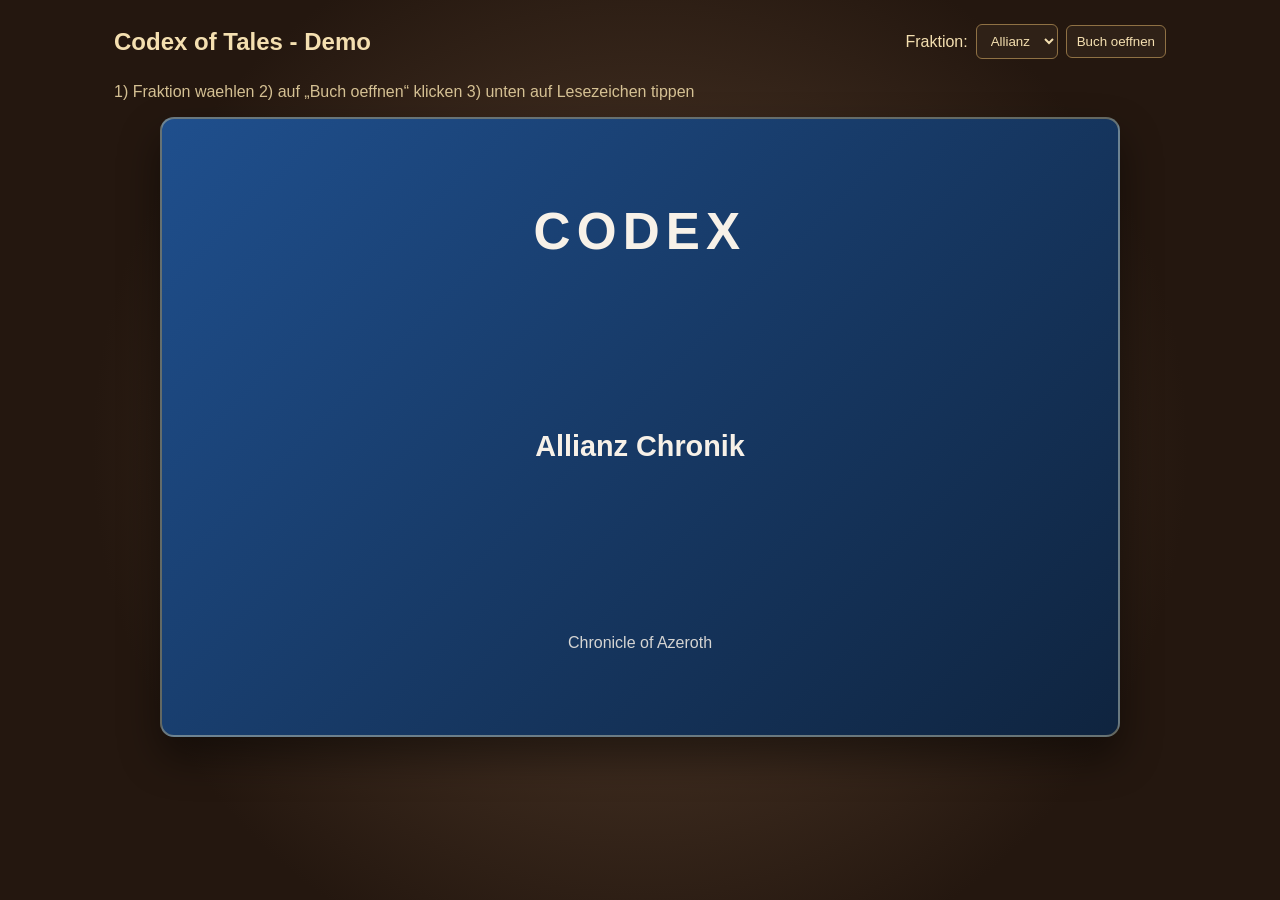
==== codex-demo.html @ a1bed093 "Add single-file demo for easy browser opening Co-authored-by: Struph <Struph@users.noreply.github.co" ====
<!doctype html>
<html lang="de">
<head>
  <meta charset="UTF-8">
  <meta name="viewport" content="width=device-width, initial-scale=1.0">
  <title>Codex Book Animation Demo</title>
  <style>
    * { box-sizing: border-box; }

    body {
      margin: 0;
      min-height: 100vh;
      font-family: "Segoe UI", sans-serif;
      color: #2b2016;
      background: radial-gradient(circle at center, #5a4230 0%, #24170f 70%);
    }

    .scene {
      max-width: 1100px;
      margin: 0 auto;
      padding: 24px;
    }

    .topbar {
      display: flex;
      justify-content: space-between;
      align-items: center;
      gap: 16px;
      margin-bottom: 24px;
      color: #f4dfb0;
      flex-wrap: wrap;
    }

    .topbar h1 {
      margin: 0;
      font-size: 1.5rem;
    }

    .hint {
      margin: 0 0 16px;
      color: #e8d3a2;
      opacity: 0.9;
    }

    .controls {
      display: flex;
      align-items: center;
      gap: 8px;
      flex-wrap: wrap;
    }

    .controls select,
    .controls button {
      border-radius: 6px;
      border: 1px solid #8f7144;
      background: #2f2117;
      color: #f4dfb0;
      padding: 8px 10px;
    }

    .controls button { cursor: pointer; }

    .book-shell {
      display: grid;
      place-items: center;
    }

    .book {
      position: relative;
      width: min(960px, 95vw);
      height: min(620px, 70vh);
      perspective: 1200px;
    }

    .book-cover,
    .page-spread {
      position: absolute;
      inset: 0;
      border-radius: 14px;
    }

    .book-cover {
      display: grid;
      place-items: center;
      text-align: center;
      color: #f7f1e8;
      border: 2px solid rgba(255, 229, 158, 0.35);
      box-shadow: 0 20px 40px rgba(0, 0, 0, 0.45);
      transform-origin: left center;
      transition: transform 0.7s ease, opacity 0.35s ease;
      z-index: 2;
    }

    .book-cover.alliance {
      background: linear-gradient(135deg, #1f4f8d 0%, #0f243f 100%);
    }

    .book-cover.horde {
      background: linear-gradient(135deg, #8e2a24 0%, #3d1210 100%);
    }

    .cover-title {
      font-size: clamp(2rem, 5vw, 3.2rem);
      font-weight: 700;
      letter-spacing: 0.12em;
      text-transform: uppercase;
    }

    .cover-faction {
      margin-top: 4px;
      font-size: clamp(1.2rem, 2.5vw, 1.8rem);
      font-weight: 600;
    }

    .cover-subtitle {
      margin-top: 6px;
      opacity: 0.85;
    }

    .page-spread {
      opacity: 0;
      pointer-events: none;
      display: grid;
      grid-template-columns: 1fr 1fr;
      gap: 14px;
      padding: 24px;
      background: linear-gradient(180deg, #372519 0%, #1f140e 100%);
      z-index: 1;
    }

    .page {
      padding: 24px;
      border-radius: 8px;
      background:
        linear-gradient(175deg, rgba(246, 228, 189, 0.98), rgba(231, 205, 160, 0.92)),
        repeating-linear-gradient(
          to bottom,
          rgba(0, 0, 0, 0.03) 0,
          rgba(0, 0, 0, 0.03) 1px,
          transparent 1px,
          transparent 24px
        );
      border: 1px solid rgba(95, 65, 29, 0.38);
      box-shadow: inset 0 0 18px rgba(112, 71, 29, 0.18);
      overflow: auto;
    }

    .page h2 { margin-top: 0; }

    .flip-overlay {
      position: absolute;
      top: 24px;
      bottom: 24px;
      right: 24px;
      width: calc(50% - 31px);
      border-radius: 8px;
      pointer-events: none;
      opacity: 0;
      transform-origin: left center;
      background: linear-gradient(90deg, rgba(255, 238, 198, 0.92), rgba(190, 152, 102, 0.55));
    }

    .bookmarks {
      position: absolute;
      left: 50%;
      bottom: 14px;
      transform: translateX(-50%);
      display: flex;
      gap: 10px;
      opacity: 0;
      pointer-events: none;
      transition: opacity 0.25s ease;
      z-index: 3;
    }

    .bookmark-btn {
      border: 1px solid #765329;
      background: linear-gradient(180deg, #a73f36, #702722);
      color: #fbeec8;
      padding: 6px 10px;
      border-radius: 6px 6px 10px 10px;
      font-size: 0.9rem;
      cursor: pointer;
      transform: translateY(0);
      transition: transform 0.16s ease, filter 0.16s ease;
    }

    .bookmark-btn:hover { transform: translateY(-2px); }

    .bookmark-btn.active {
      filter: brightness(1.2);
      box-shadow: 0 0 0 2px rgba(255, 220, 126, 0.5);
    }

    .book.is-open .book-cover {
      transform: rotateY(-92deg) scale(0.97);
      opacity: 0.15;
      pointer-events: none;
    }

    .book.is-open .page-spread {
      opacity: 1;
      pointer-events: auto;
    }

    .book.is-open .bookmarks {
      opacity: 1;
      pointer-events: auto;
    }

    .flip-overlay.is-flipping {
      animation: pageFlip 0.45s ease;
    }

    @keyframes pageFlip {
      0% { opacity: 0; transform: rotateY(0deg) scaleX(1); }
      30% { opacity: 0.92; }
      100% { opacity: 0; transform: rotateY(-95deg) scaleX(0.9); }
    }
  </style>
</head>
<body>
  <main class="scene">
    <header class="topbar">
      <h1>Codex of Tales - Demo</h1>
      <div class="controls">
        <label for="factionSelect">Fraktion:</label>
        <select id="factionSelect">
          <option value="alliance">Allianz</option>
          <option value="horde">Horde</option>
        </select>
        <button id="openBookBtn" type="button">Buch oeffnen</button>
      </div>
    </header>

    <p class="hint">1) Fraktion waehlen  2) auf „Buch oeffnen“ klicken  3) unten auf Lesezeichen tippen</p>

    <section class="book-shell">
      <div id="book" class="book is-closed" aria-live="polite">
        <div id="bookCover" class="book-cover">
          <div class="cover-title">Codex</div>
          <div id="coverFaction" class="cover-faction">Allianz Chronik</div>
          <div class="cover-subtitle">Chronicle of Azeroth</div>
        </div>

        <div id="pageSpread" class="page-spread">
          <article class="page left-page">
            <h2 id="leftTitle">Kapitel</h2>
            <p id="leftBody">Platzhalter links.</p>
          </article>

          <article class="page right-page">
            <h2 id="rightTitle">Quest</h2>
            <p id="rightBody">Platzhalter rechts.</p>
          </article>

          <div id="flipOverlay" class="flip-overlay" aria-hidden="true"></div>
        </div>

        <nav id="bookmarks" class="bookmarks" aria-label="Lesezeichen"></nav>
      </div>
    </section>
  </main>

  <script>
    const pageData = [
      {
        leftTitle: "Kapitel 1",
        leftBody: "Platzhaltertext links. Hier kann spaeter Lore, Story oder Fraktionshintergrund stehen.",
        rightTitle: "Questseite 1",
        rightBody: "Platzhalter rechts. Zum Beispiel Questziel, Fortschritt und Belohnungen.",
        marker: "Start",
      },
      {
        leftTitle: "Kapitel 2",
        leftBody: "Platzhalter links fuer den zweiten Abschnitt. Denkbar sind Maps, Notizen oder NPC-Hinweise.",
        rightTitle: "Questseite 2",
        rightBody: "Rechts kannst du Checklisten und Fortschritt anzeigen.",
        marker: "Quests",
      },
      {
        leftTitle: "Kapitel 3",
        leftBody: "Platzhalter links fuer Bestiarium oder Ruffraktionen.",
        rightTitle: "Questseite 3",
        rightBody: "Rechts kannst du Belohnungen und Story-Fortsetzung darstellen.",
        marker: "Belohnungen",
      },
      {
        leftTitle: "Kapitel 4",
        leftBody: "Platzhalter links fuer Dungeon-Notizen oder Raidtaktiken.",
        rightTitle: "Questseite 4",
        rightBody: "Rechts kannst du Marker fuer wichtige Orte oder Aufgaben setzen.",
        marker: "Notizen",
      },
    ];

    const book = document.getElementById("book");
    const bookCover = document.getElementById("bookCover");
    const coverFaction = document.getElementById("coverFaction");
    const factionSelect = document.getElementById("factionSelect");
    const openBookBtn = document.getElementById("openBookBtn");
    const leftTitle = document.getElementById("leftTitle");
    const leftBody = document.getElementById("leftBody");
    const rightTitle = document.getElementById("rightTitle");
    const rightBody = document.getElementById("rightBody");
    const bookmarks = document.getElementById("bookmarks");
    const flipOverlay = document.getElementById("flipOverlay");

    let currentPage = 0;
    let isFlipping = false;

    function setFaction(factionKey) {
      bookCover.classList.remove("alliance", "horde");
      if (factionKey === "horde") {
        bookCover.classList.add("horde");
        coverFaction.textContent = "Horde Kodex";
      } else {
        bookCover.classList.add("alliance");
        coverFaction.textContent = "Allianz Chronik";
      }
    }

    function renderPage(index) {
      const page = pageData[index];
      if (!page) return;

      leftTitle.textContent = page.leftTitle;
      leftBody.textContent = page.leftBody;
      rightTitle.textContent = page.rightTitle;
      rightBody.textContent = page.rightBody;

      const buttons = bookmarks.querySelectorAll(".bookmark-btn");
      buttons.forEach((button, buttonIndex) => {
        button.classList.toggle("active", buttonIndex === index);
      });
    }

    function flipToPage(targetIndex) {
      if (isFlipping || targetIndex === currentPage || !pageData[targetIndex]) return;
      isFlipping = true;

      flipOverlay.classList.remove("is-flipping");
      void flipOverlay.offsetWidth;
      flipOverlay.classList.add("is-flipping");

      const onFlipDone = () => {
        currentPage = targetIndex;
        renderPage(currentPage);
        isFlipping = false;
        flipOverlay.removeEventListener("animationend", onFlipDone);
      };

      flipOverlay.addEventListener("animationend", onFlipDone);
    }

    function createBookmarks() {
      pageData.forEach((page, index) => {
        const button = document.createElement("button");
        button.type = "button";
        button.className = "bookmark-btn";
        button.textContent = page.marker;
        button.addEventListener("click", () => flipToPage(index));
        bookmarks.appendChild(button);
      });
    }

    openBookBtn.addEventListener("click", () => {
      book.classList.add("is-open");
    });

    factionSelect.addEventListener("change", (event) => {
      setFaction(event.target.value);
    });

    createBookmarks();
    setFaction("alliance");
    renderPage(currentPage);
  </script>
</body>
</html>
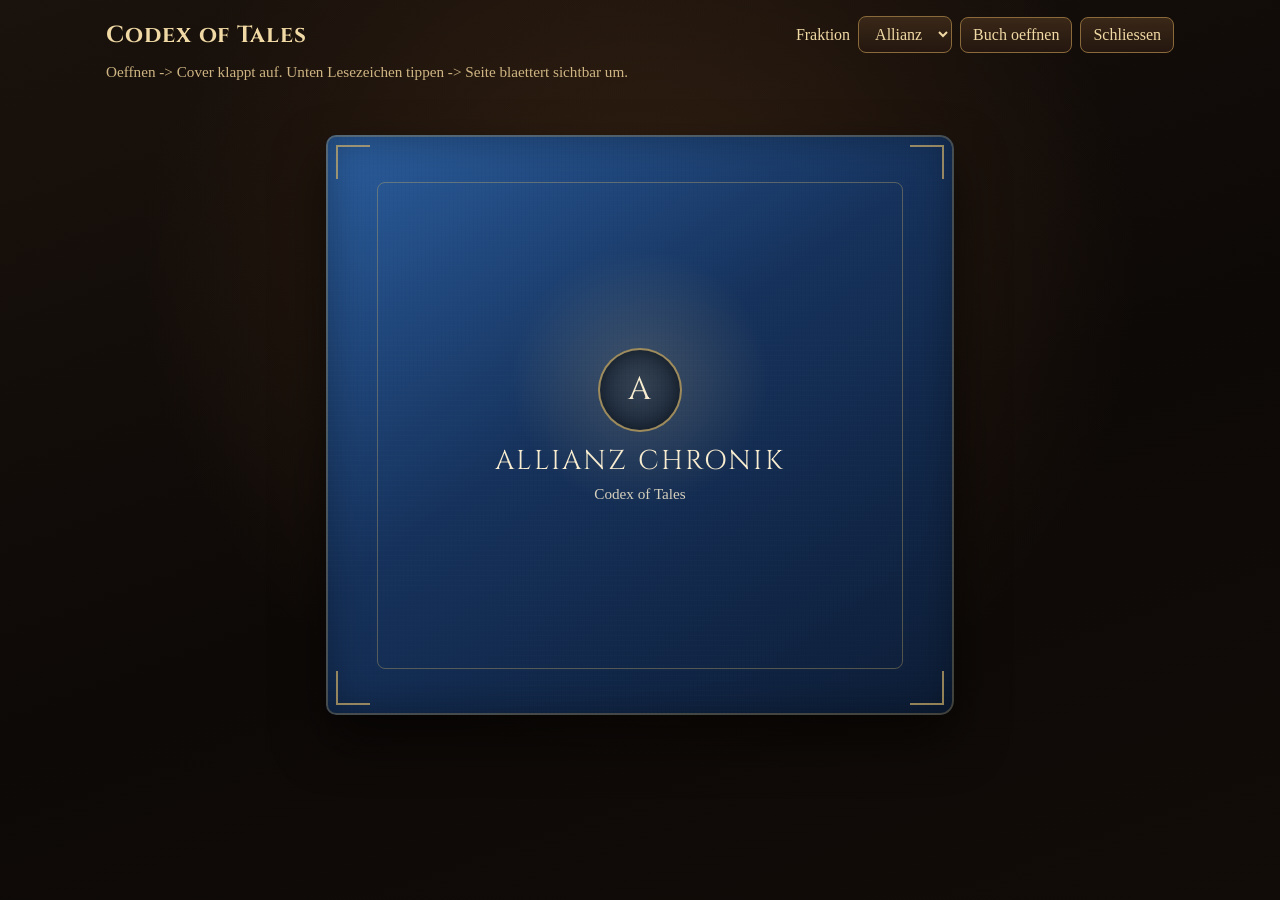
==== commit 931215a9: "Upgrade demo with book visuals and 3D page-flip animation Co-authored-by: Struph <Struph@users.norep" ====
--- a/codex-demo.html
+++ b/codex-demo.html
@@ -3,202 +3,405 @@
 <head>
   <meta charset="UTF-8">
   <meta name="viewport" content="width=device-width, initial-scale=1.0">
-  <title>Codex Book Animation Demo</title>
+  <title>Codex Book Demo</title>
+  <link rel="preconnect" href="https://fonts.googleapis.com">
+  <link rel="preconnect" href="https://fonts.gstatic.com" crossorigin>
+  <link href="https://fonts.googleapis.com/css2?family=Cinzel:wght@600;700&family=IM+Fell+English:ital@0;1&display=swap" rel="stylesheet">
   <style>
+    :root {
+      --parchment: #e8d4a8;
+      --ink: #2a1c12;
+      --gold: #d4b46a;
+      --leather-alliance: #1a3d6e;
+      --leather-horde: #6e1c18;
+    }
+
     * { box-sizing: border-box; }
 
     body {
       margin: 0;
       min-height: 100vh;
-      font-family: "Segoe UI", sans-serif;
-      color: #2b2016;
-      background: radial-gradient(circle at center, #5a4230 0%, #24170f 70%);
+      color: var(--ink);
+      font-family: "IM Fell English", Georgia, serif;
+      background:
+        radial-gradient(ellipse at 50% 30%, rgba(90, 55, 28, 0.45), transparent 55%),
+        linear-gradient(160deg, #1a120c 0%, #0d0907 55%, #120c08 100%);
     }
 
     .scene {
-      max-width: 1100px;
+      width: min(1100px, 100%);
       margin: 0 auto;
-      padding: 24px;
+      padding: 16px;
     }
 
     .topbar {
       display: flex;
       justify-content: space-between;
       align-items: center;
-      gap: 16px;
-      margin-bottom: 24px;
-      color: #f4dfb0;
+      gap: 12px;
       flex-wrap: wrap;
+      margin-bottom: 10px;
+      color: #f0d9a4;
     }
 
     .topbar h1 {
       margin: 0;
-      font-size: 1.5rem;
+      font-family: Cinzel, serif;
+      font-size: clamp(1rem, 3vw, 1.45rem);
+      letter-spacing: 0.04em;
     }
 
     .hint {
-      margin: 0 0 16px;
-      color: #e8d3a2;
-      opacity: 0.9;
+      margin: 0 0 14px;
+      color: #cfb583;
+      font-size: 0.95rem;
     }
 
     .controls {
       display: flex;
-      align-items: center;
       gap: 8px;
       flex-wrap: wrap;
+      align-items: center;
     }
 
     .controls select,
     .controls button {
-      border-radius: 6px;
-      border: 1px solid #8f7144;
-      background: #2f2117;
-      color: #f4dfb0;
-      padding: 8px 10px;
+      border: 1px solid #8a6a3b;
+      background: linear-gradient(180deg, #3a2818, #24170f);
+      color: #f0d9a4;
+      border-radius: 8px;
+      padding: 8px 12px;
+      font: inherit;
     }
 
     .controls button { cursor: pointer; }
 
-    .book-shell {
-      display: grid;
-      place-items: center;
+    .stage {
+      position: relative;
+      width: min(980px, 100%);
+      margin: 0 auto;
+      aspect-ratio: 16 / 11;
+      min-height: 420px;
+      perspective: 1600px;
     }
 
     .book {
-      position: relative;
-      width: min(960px, 95vw);
-      height: min(620px, 70vh);
-      perspective: 1200px;
-    }
-
-    .book-cover,
-    .page-spread {
       position: absolute;
       inset: 0;
-      border-radius: 14px;
-    }
-
-    .book-cover {
+      transform-style: preserve-3d;
+    }
+
+    /* ===== CLOSED COVER ===== */
+    .cover {
+      position: absolute;
+      inset: 6% 18% 8% 18%;
+      border-radius: 10px 14px 14px 10px;
+      transform-origin: left center;
+      transform-style: preserve-3d;
+      transition: transform 1s cubic-bezier(0.2, 0.8, 0.2, 1), opacity 0.35s ease;
+      z-index: 20;
+      box-shadow:
+        0 24px 50px rgba(0, 0, 0, 0.55),
+        inset 0 0 0 2px rgba(212, 180, 106, 0.28),
+        inset 0 0 40px rgba(0, 0, 0, 0.35);
+      overflow: hidden;
+    }
+
+    .cover.alliance {
+      background:
+        radial-gradient(circle at 50% 42%, rgba(255, 220, 140, 0.18), transparent 28%),
+        linear-gradient(145deg, #2b5e9e 0%, #16325c 45%, #0d1d36 100%);
+    }
+
+    .cover.horde {
+      background:
+        radial-gradient(circle at 50% 42%, rgba(255, 180, 90, 0.16), transparent 28%),
+        linear-gradient(145deg, #8f2d24 0%, #5a1713 45%, #2d0c0a 100%);
+    }
+
+    .cover::before {
+      content: "";
+      position: absolute;
+      inset: 0;
+      background:
+        repeating-linear-gradient(90deg, transparent 0 3px, rgba(0,0,0,0.03) 3px 4px),
+        repeating-linear-gradient(0deg, transparent 0 4px, rgba(255,255,255,0.02) 4px 5px);
+      opacity: 0.55;
+      pointer-events: none;
+    }
+
+    .cover-ornament {
+      position: absolute;
+      inset: 8%;
+      border: 1px solid rgba(212, 180, 106, 0.35);
+      border-radius: 8px;
       display: grid;
       place-items: center;
       text-align: center;
-      color: #f7f1e8;
-      border: 2px solid rgba(255, 229, 158, 0.35);
-      box-shadow: 0 20px 40px rgba(0, 0, 0, 0.45);
-      transform-origin: left center;
-      transition: transform 0.7s ease, opacity 0.35s ease;
-      z-index: 2;
-    }
-
-    .book-cover.alliance {
-      background: linear-gradient(135deg, #1f4f8d 0%, #0f243f 100%);
-    }
-
-    .book-cover.horde {
-      background: linear-gradient(135deg, #8e2a24 0%, #3d1210 100%);
+      color: #f7eccf;
+      padding: 16px;
+    }
+
+    .crest {
+      width: 84px;
+      height: 84px;
+      margin: 0 auto 10px;
+      border-radius: 50%;
+      border: 2px solid rgba(212, 180, 106, 0.7);
+      display: grid;
+      place-items: center;
+      font-family: Cinzel, serif;
+      font-size: 2rem;
+      background: radial-gradient(circle, rgba(0,0,0,0.15), rgba(0,0,0,0.45));
+      box-shadow: inset 0 0 18px rgba(0,0,0,0.4);
     }
 
     .cover-title {
-      font-size: clamp(2rem, 5vw, 3.2rem);
-      font-weight: 700;
-      letter-spacing: 0.12em;
+      font-family: Cinzel, serif;
+      font-size: clamp(1.1rem, 3vw, 1.7rem);
+      letter-spacing: 0.08em;
       text-transform: uppercase;
     }
 
-    .cover-faction {
-      margin-top: 4px;
-      font-size: clamp(1.2rem, 2.5vw, 1.8rem);
-      font-weight: 600;
-    }
-
-    .cover-subtitle {
+    .cover-sub {
       margin-top: 6px;
       opacity: 0.85;
-    }
-
-    .page-spread {
+      font-size: 0.95rem;
+    }
+
+    .corner {
+      position: absolute;
+      width: 34px;
+      height: 34px;
+      border: 2px solid rgba(212, 180, 106, 0.75);
+      opacity: 0.9;
+    }
+    .corner.tl { top: 10px; left: 10px; border-right: 0; border-bottom: 0; }
+    .corner.tr { top: 10px; right: 10px; border-left: 0; border-bottom: 0; }
+    .corner.bl { bottom: 10px; left: 10px; border-right: 0; border-top: 0; }
+    .corner.br { bottom: 10px; right: 10px; border-left: 0; border-top: 0; }
+
+    /* ===== OPEN BOOK SHELL ===== */
+    .open-book {
+      position: absolute;
+      inset: 4% 2% 10% 2%;
       opacity: 0;
       pointer-events: none;
+      transition: opacity 0.35s ease 0.15s;
+    }
+
+    .leather {
+      position: absolute;
+      inset: 0;
+      border-radius: 18px;
+      background:
+        linear-gradient(90deg, #2a1a12 0%, #3a2418 8%, #2a1a12 14%, #3a2418 86%, #2a1a12 92%, #1d120c 100%);
+      box-shadow: 0 28px 55px rgba(0,0,0,0.55);
+    }
+
+    .leather::before,
+    .leather::after {
+      content: "";
+      position: absolute;
+      top: 8%;
+      bottom: 8%;
+      width: 18px;
+      background: linear-gradient(180deg, #6a4a2c, #3d2818);
+      border-radius: 4px;
+      box-shadow: inset 0 0 8px rgba(0,0,0,0.45);
+    }
+    .leather::before { left: 1.5%; }
+    .leather::after { right: 1.5%; }
+
+    .pages {
+      position: absolute;
+      inset: 5% 4% 9% 4%;
       display: grid;
       grid-template-columns: 1fr 1fr;
-      gap: 14px;
-      padding: 24px;
-      background: linear-gradient(180deg, #372519 0%, #1f140e 100%);
-      z-index: 1;
+      gap: 0;
+      transform-style: preserve-3d;
     }
 
     .page {
-      padding: 24px;
-      border-radius: 8px;
-      background:
-        linear-gradient(175deg, rgba(246, 228, 189, 0.98), rgba(231, 205, 160, 0.92)),
-        repeating-linear-gradient(
-          to bottom,
-          rgba(0, 0, 0, 0.03) 0,
-          rgba(0, 0, 0, 0.03) 1px,
-          transparent 1px,
-          transparent 24px
-        );
-      border: 1px solid rgba(95, 65, 29, 0.38);
-      box-shadow: inset 0 0 18px rgba(112, 71, 29, 0.18);
-      overflow: auto;
-    }
-
-    .page h2 { margin-top: 0; }
-
-    .flip-overlay {
-      position: absolute;
-      top: 24px;
-      bottom: 24px;
-      right: 24px;
-      width: calc(50% - 31px);
-      border-radius: 8px;
+      position: relative;
+      padding: clamp(14px, 2.4vw, 28px);
+      overflow: hidden;
+      color: var(--ink);
+      background:
+        radial-gradient(circle at 20% 10%, rgba(255,255,255,0.25), transparent 35%),
+        radial-gradient(circle at 80% 90%, rgba(120, 70, 30, 0.14), transparent 40%),
+        linear-gradient(180deg, #f0dfb8 0%, #e4c995 55%, #d9ba84 100%);
+      box-shadow: inset 0 0 30px rgba(90, 55, 20, 0.18);
+    }
+
+    .page.left {
+      border-radius: 8px 0 0 8px;
+      clip-path: polygon(0% 2%, 2% 0%, 98% 0%, 100% 1%, 100% 99%, 98% 100%, 2% 100%, 0% 98%);
+      box-shadow:
+        inset -18px 0 24px rgba(90, 55, 20, 0.12),
+        inset 0 0 30px rgba(90, 55, 20, 0.18);
+    }
+
+    .page.right {
+      border-radius: 0 8px 8px 0;
+      clip-path: polygon(0% 1%, 2% 0%, 98% 0%, 100% 2%, 100% 98%, 98% 100%, 2% 100%, 0% 99%);
+      box-shadow:
+        inset 18px 0 24px rgba(90, 55, 20, 0.12),
+        inset 0 0 30px rgba(90, 55, 20, 0.18);
+    }
+
+    .spine-shadow {
+      position: absolute;
+      top: 5%;
+      bottom: 9%;
+      left: 50%;
+      width: 28px;
+      transform: translateX(-50%);
+      background: linear-gradient(90deg, rgba(0,0,0,0.22), rgba(0,0,0,0.05), rgba(0,0,0,0.22));
+      pointer-events: none;
+      z-index: 5;
+    }
+
+    .page h2 {
+      margin: 0 0 10px;
+      font-family: Cinzel, serif;
+      font-size: clamp(1rem, 2.4vw, 1.45rem);
+      letter-spacing: 0.03em;
+    }
+
+    .page p {
+      margin: 0;
+      line-height: 1.45;
+      font-size: clamp(0.9rem, 1.8vw, 1.05rem);
+    }
+
+    .page .meta {
+      margin-top: 14px;
+      opacity: 0.75;
+      font-style: italic;
+      font-size: 0.9rem;
+    }
+
+    .illum {
+      float: left;
+      width: 42px;
+      height: 42px;
+      margin: 0 8px 0 0;
+      display: grid;
+      place-items: center;
+      border: 1px solid rgba(90, 55, 20, 0.35);
+      background: rgba(180, 120, 50, 0.12);
+      font-family: Cinzel, serif;
+      font-size: 1.5rem;
+    }
+
+    /* ===== FLIPPING PAGE (real turn) ===== */
+    .flipper {
+      position: absolute;
+      top: 5%;
+      right: 4%;
+      width: calc(50% - 2%);
+      height: 86%;
+      transform-origin: left center;
+      transform-style: preserve-3d;
+      z-index: 8;
       pointer-events: none;
       opacity: 0;
-      transform-origin: left center;
-      background: linear-gradient(90deg, rgba(255, 238, 198, 0.92), rgba(190, 152, 102, 0.55));
-    }
-
+    }
+
+    .flipper.is-flipping {
+      opacity: 1;
+      animation: flipPage 0.7s ease-in-out forwards;
+    }
+
+    .flip-face {
+      position: absolute;
+      inset: 0;
+      backface-visibility: hidden;
+      border-radius: 0 8px 8px 0;
+      background:
+        linear-gradient(180deg, #f0dfb8 0%, #e4c995 55%, #d9ba84 100%);
+      box-shadow: inset 18px 0 24px rgba(90, 55, 20, 0.12);
+      overflow: hidden;
+      padding: clamp(14px, 2.4vw, 28px);
+    }
+
+    .flip-face.back {
+      transform: rotateY(180deg);
+      background:
+        linear-gradient(180deg, #e8d2a4 0%, #dcc28c 100%);
+    }
+
+    .flip-face.front::after {
+      content: "";
+      position: absolute;
+      inset: 0;
+      background: linear-gradient(90deg, rgba(255,255,255,0.0), rgba(255,255,255,0.22), rgba(0,0,0,0.08));
+      pointer-events: none;
+    }
+
+    @keyframes flipPage {
+      0% { transform: rotateY(0deg); }
+      100% { transform: rotateY(-180deg); }
+    }
+
+    /* ===== RIBBON BOOKMARKS ===== */
     .bookmarks {
       position: absolute;
       left: 50%;
-      bottom: 14px;
+      bottom: 1%;
       transform: translateX(-50%);
       display: flex;
       gap: 10px;
+      z-index: 12;
       opacity: 0;
       pointer-events: none;
-      transition: opacity 0.25s ease;
-      z-index: 3;
-    }
-
-    .bookmark-btn {
-      border: 1px solid #765329;
-      background: linear-gradient(180deg, #a73f36, #702722);
-      color: #fbeec8;
-      padding: 6px 10px;
-      border-radius: 6px 6px 10px 10px;
-      font-size: 0.9rem;
+      transition: opacity 0.3s ease;
+    }
+
+    .bookmark {
+      width: 34px;
+      height: 54px;
+      border: 0;
+      padding: 0;
       cursor: pointer;
-      transform: translateY(0);
-      transition: transform 0.16s ease, filter 0.16s ease;
-    }
-
-    .bookmark-btn:hover { transform: translateY(-2px); }
-
-    .bookmark-btn.active {
+      background: transparent;
+      position: relative;
+      filter: drop-shadow(0 4px 4px rgba(0,0,0,0.35));
+    }
+
+    .bookmark span {
+      position: absolute;
+      inset: 0;
+      clip-path: polygon(0 0, 100% 0, 100% 78%, 50% 100%, 0 78%);
+      display: grid;
+      place-items: center;
+      color: #f8e7bd;
+      font-family: Cinzel, serif;
+      font-size: 0.75rem;
+      font-weight: 700;
+      transition: transform 0.15s ease, filter 0.15s ease;
+    }
+
+    .bookmark:nth-child(1) span { background: linear-gradient(180deg, #5b5b5b, #2f2f2f); }
+    .bookmark:nth-child(2) span { background: linear-gradient(180deg, #8a2f28, #5a1713); }
+    .bookmark:nth-child(3) span { background: linear-gradient(180deg, #2f5f98, #17355c); }
+    .bookmark:nth-child(4) span { background: linear-gradient(180deg, #7a6233, #4b3a1c); }
+
+    .bookmark:hover span { transform: translateY(-3px); }
+    .bookmark.active span {
       filter: brightness(1.2);
-      box-shadow: 0 0 0 2px rgba(255, 220, 126, 0.5);
-    }
-
-    .book.is-open .book-cover {
-      transform: rotateY(-92deg) scale(0.97);
-      opacity: 0.15;
+      box-shadow: 0 0 0 2px rgba(255, 220, 126, 0.45);
+    }
+
+    /* ===== OPEN STATE ===== */
+    .book.is-open .cover {
+      transform: rotateY(-105deg) translateX(-4%);
+      opacity: 0;
       pointer-events: none;
     }
 
-    .book.is-open .page-spread {
+    .book.is-open .open-book {
       opacity: 1;
       pointer-events: auto;
     }
@@ -208,53 +411,111 @@
       pointer-events: auto;
     }
 
-    .flip-overlay.is-flipping {
-      animation: pageFlip 0.45s ease;
-    }
-
-    @keyframes pageFlip {
-      0% { opacity: 0; transform: rotateY(0deg) scaleX(1); }
-      30% { opacity: 0.92; }
-      100% { opacity: 0; transform: rotateY(-95deg) scaleX(0.9); }
+    .book.is-flipping .page.right {
+      opacity: 0.35;
+    }
+
+    @media (max-width: 760px) {
+      .stage {
+        aspect-ratio: auto;
+        min-height: 640px;
+      }
+
+      .cover {
+        inset: 4% 8% 28% 8%;
+      }
+
+      .open-book {
+        inset: 2% 1% 18% 1%;
+      }
+
+      .pages {
+        grid-template-columns: 1fr;
+        inset: 4% 5% 20% 5%;
+        gap: 8px;
+      }
+
+      .page.left,
+      .page.right {
+        border-radius: 8px;
+        min-height: 180px;
+      }
+
+      .spine-shadow { display: none; }
+
+      .flipper {
+        top: 4%;
+        right: 5%;
+        width: 90%;
+        height: 42%;
+      }
+
+      .bookmarks {
+        bottom: 2%;
+      }
     }
   </style>
 </head>
 <body>
   <main class="scene">
     <header class="topbar">
-      <h1>Codex of Tales - Demo</h1>
+      <h1>Codex of Tales</h1>
       <div class="controls">
-        <label for="factionSelect">Fraktion:</label>
+        <label for="factionSelect">Fraktion</label>
         <select id="factionSelect">
           <option value="alliance">Allianz</option>
           <option value="horde">Horde</option>
         </select>
         <button id="openBookBtn" type="button">Buch oeffnen</button>
+        <button id="closeBookBtn" type="button">Schliessen</button>
       </div>
     </header>
 
-    <p class="hint">1) Fraktion waehlen  2) auf „Buch oeffnen“ klicken  3) unten auf Lesezeichen tippen</p>
-
-    <section class="book-shell">
-      <div id="book" class="book is-closed" aria-live="polite">
-        <div id="bookCover" class="book-cover">
-          <div class="cover-title">Codex</div>
-          <div id="coverFaction" class="cover-faction">Allianz Chronik</div>
-          <div class="cover-subtitle">Chronicle of Azeroth</div>
+    <p class="hint">Oeffnen -> Cover klappt auf. Unten Lesezeichen tippen -> Seite blaettert sichtbar um.</p>
+
+    <section class="stage">
+      <div id="book" class="book">
+        <div id="cover" class="cover alliance">
+          <div class="corner tl"></div>
+          <div class="corner tr"></div>
+          <div class="corner bl"></div>
+          <div class="corner br"></div>
+          <div class="cover-ornament">
+            <div>
+              <div id="crest" class="crest">A</div>
+              <div id="coverTitle" class="cover-title">Allianz Chronik</div>
+              <div class="cover-sub">Codex of Tales</div>
+            </div>
+          </div>
         </div>
 
-        <div id="pageSpread" class="page-spread">
-          <article class="page left-page">
-            <h2 id="leftTitle">Kapitel</h2>
-            <p id="leftBody">Platzhalter links.</p>
-          </article>
-
-          <article class="page right-page">
-            <h2 id="rightTitle">Quest</h2>
-            <p id="rightBody">Platzhalter rechts.</p>
-          </article>
-
-          <div id="flipOverlay" class="flip-overlay" aria-hidden="true"></div>
+        <div class="open-book">
+          <div class="leather"></div>
+          <div class="pages">
+            <article class="page left">
+              <div class="illum" id="leftIllum">H</div>
+              <h2 id="leftTitle">Kapitel</h2>
+              <p id="leftBody">Platzhalter links.</p>
+              <p class="meta" id="leftMeta">Seite A</p>
+            </article>
+            <article class="page right">
+              <h2 id="rightTitle">Quest</h2>
+              <p id="rightBody">Platzhalter rechts.</p>
+              <p class="meta" id="rightMeta">Seite B</p>
+            </article>
+          </div>
+          <div class="spine-shadow"></div>
+
+          <div id="flipper" class="flipper" aria-hidden="true">
+            <div class="flip-face front">
+              <h2 id="flipFrontTitle">...</h2>
+              <p id="flipFrontBody">...</p>
+            </div>
+            <div class="flip-face back">
+              <h2 id="flipBackTitle">...</h2>
+              <p id="flipBackBody">...</p>
+            </div>
+          </div>
         </div>
 
         <nav id="bookmarks" class="bookmarks" aria-label="Lesezeichen"></nav>
@@ -263,104 +524,128 @@
   </main>
 
   <script>
-    const pageData = [
+    const pages = [
       {
-        leftTitle: "Kapitel 1",
-        leftBody: "Platzhaltertext links. Hier kann spaeter Lore, Story oder Fraktionshintergrund stehen.",
-        rightTitle: "Questseite 1",
-        rightBody: "Platzhalter rechts. Zum Beispiel Questziel, Fortschritt und Belohnungen.",
-        marker: "Start",
+        leftTitle: "Heldbrecher-Chronik",
+        leftBody: "Platzhalter-Lore links. Hier spaeter Illustration, Text und Karte wie in deinem Buch.",
+        leftMeta: "Kapitel I · Platzhalter",
+        rightTitle: "Die verlorene Festung",
+        rightBody: "ZIEL: Sammle 8 verwitterte Runensteine. Fortschritt und Belohnungen kommen spaeter hierhin.",
+        rightMeta: "Quest · Platzhalter",
+        marker: "I",
+        illum: "H",
       },
       {
-        leftTitle: "Kapitel 2",
-        leftBody: "Platzhalter links fuer den zweiten Abschnitt. Denkbar sind Maps, Notizen oder NPC-Hinweise.",
-        rightTitle: "Questseite 2",
-        rightBody: "Rechts kannst du Checklisten und Fortschritt anzeigen.",
-        marker: "Quests",
+        leftTitle: "Schatten-Chronik",
+        leftBody: "Zweiter Abschnitt. Spaeter NPC-Notizen, Kartenausschnitte oder Fraktionslore.",
+        leftMeta: "Kapitel II · Platzhalter",
+        rightTitle: "Ruinen von Andorhal",
+        rightBody: "Questziele, Checkliste und Zwischenstand. Alles noch Platzhalter.",
+        rightMeta: "Quest · Platzhalter",
+        marker: "II",
+        illum: "S",
       },
       {
-        leftTitle: "Kapitel 3",
-        leftBody: "Platzhalter links fuer Bestiarium oder Ruffraktionen.",
-        rightTitle: "Questseite 3",
-        rightBody: "Rechts kannst du Belohnungen und Story-Fortsetzung darstellen.",
-        marker: "Belohnungen",
+        leftTitle: "Bestiarium",
+        leftBody: "Dritte Doppelseite. Hier spaeter Skizzen und Gegnerbeschreibungen.",
+        leftMeta: "Kapitel III · Platzhalter",
+        rightTitle: "Belohnungen",
+        rightBody: "Gold, Ausruestung, Ruf — spaeter echte Icons statt Platzhalter.",
+        rightMeta: "Loot · Platzhalter",
+        marker: "III",
+        illum: "B",
       },
       {
-        leftTitle: "Kapitel 4",
-        leftBody: "Platzhalter links fuer Dungeon-Notizen oder Raidtaktiken.",
-        rightTitle: "Questseite 4",
-        rightBody: "Rechts kannst du Marker fuer wichtige Orte oder Aufgaben setzen.",
-        marker: "Notizen",
+        leftTitle: "Dungeon Log",
+        leftBody: "Vierte Doppelseite fuer Notizen, Raidtaktik oder Tagebucheintraege.",
+        leftMeta: "Kapitel IV · Platzhalter",
+        rightTitle: "Feldnotizen",
+        rightBody: "Freier Platz fuer Marker, Orte und persoenliche Eintraege.",
+        rightMeta: "Notizen · Platzhalter",
+        marker: "IV",
+        illum: "D",
       },
     ];
 
     const book = document.getElementById("book");
-    const bookCover = document.getElementById("bookCover");
-    const coverFaction = document.getElementById("coverFaction");
+    const cover = document.getElementById("cover");
+    const crest = document.getElementById("crest");
+    const coverTitle = document.getElementById("coverTitle");
     const factionSelect = document.getElementById("factionSelect");
     const openBookBtn = document.getElementById("openBookBtn");
-    const leftTitle = document.getElementById("leftTitle");
-    const leftBody = document.getElementById("leftBody");
-    const rightTitle = document.getElementById("rightTitle");
-    const rightBody = document.getElementById("rightBody");
+    const closeBookBtn = document.getElementById("closeBookBtn");
     const bookmarks = document.getElementById("bookmarks");
-    const flipOverlay = document.getElementById("flipOverlay");
+    const flipper = document.getElementById("flipper");
 
     let currentPage = 0;
     let isFlipping = false;
 
-    function setFaction(factionKey) {
-      bookCover.classList.remove("alliance", "horde");
-      if (factionKey === "horde") {
-        bookCover.classList.add("horde");
-        coverFaction.textContent = "Horde Kodex";
+    function setFaction(faction) {
+      cover.classList.toggle("alliance", faction === "alliance");
+      cover.classList.toggle("horde", faction === "horde");
+      if (faction === "horde") {
+        crest.textContent = "H";
+        coverTitle.textContent = "Horde Kodex";
       } else {
-        bookCover.classList.add("alliance");
-        coverFaction.textContent = "Allianz Chronik";
+        crest.textContent = "A";
+        coverTitle.textContent = "Allianz Chronik";
       }
     }
 
     function renderPage(index) {
-      const page = pageData[index];
-      if (!page) return;
-
-      leftTitle.textContent = page.leftTitle;
-      leftBody.textContent = page.leftBody;
-      rightTitle.textContent = page.rightTitle;
-      rightBody.textContent = page.rightBody;
-
-      const buttons = bookmarks.querySelectorAll(".bookmark-btn");
-      buttons.forEach((button, buttonIndex) => {
-        button.classList.toggle("active", buttonIndex === index);
+      const page = pages[index];
+      document.getElementById("leftIllum").textContent = page.illum;
+      document.getElementById("leftTitle").textContent = page.leftTitle;
+      document.getElementById("leftBody").textContent = page.leftBody;
+      document.getElementById("leftMeta").textContent = page.leftMeta;
+      document.getElementById("rightTitle").textContent = page.rightTitle;
+      document.getElementById("rightBody").textContent = page.rightBody;
+      document.getElementById("rightMeta").textContent = page.rightMeta;
+
+      bookmarks.querySelectorAll(".bookmark").forEach((btn, i) => {
+        btn.classList.toggle("active", i === index);
       });
     }
 
-    function flipToPage(targetIndex) {
-      if (isFlipping || targetIndex === currentPage || !pageData[targetIndex]) return;
+    function flipTo(targetIndex) {
+      if (!book.classList.contains("is-open")) return;
+      if (isFlipping || targetIndex === currentPage || !pages[targetIndex]) return;
+
       isFlipping = true;
-
-      flipOverlay.classList.remove("is-flipping");
-      void flipOverlay.offsetWidth;
-      flipOverlay.classList.add("is-flipping");
-
-      const onFlipDone = () => {
+      book.classList.add("is-flipping");
+
+      const from = pages[currentPage];
+      const to = pages[targetIndex];
+
+      document.getElementById("flipFrontTitle").textContent = from.rightTitle;
+      document.getElementById("flipFrontBody").textContent = from.rightBody;
+      document.getElementById("flipBackTitle").textContent = to.rightTitle;
+      document.getElementById("flipBackBody").textContent = to.rightBody;
+
+      flipper.classList.remove("is-flipping");
+      void flipper.offsetWidth;
+      flipper.classList.add("is-flipping");
+
+      const onDone = () => {
         currentPage = targetIndex;
         renderPage(currentPage);
+        flipper.classList.remove("is-flipping");
+        book.classList.remove("is-flipping");
         isFlipping = false;
-        flipOverlay.removeEventListener("animationend", onFlipDone);
+        flipper.removeEventListener("animationend", onDone);
       };
 
-      flipOverlay.addEventListener("animationend", onFlipDone);
+      flipper.addEventListener("animationend", onDone);
     }
 
     function createBookmarks() {
-      pageData.forEach((page, index) => {
-        const button = document.createElement("button");
-        button.type = "button";
-        button.className = "bookmark-btn";
-        button.textContent = page.marker;
-        button.addEventListener("click", () => flipToPage(index));
-        bookmarks.appendChild(button);
+      pages.forEach((page, index) => {
+        const btn = document.createElement("button");
+        btn.type = "button";
+        btn.className = "bookmark";
+        btn.innerHTML = `<span>${page.marker}</span>`;
+        btn.addEventListener("click", () => flipTo(index));
+        bookmarks.appendChild(btn);
       });
     }
 
@@ -368,13 +653,15 @@
       book.classList.add("is-open");
     });
 
-    factionSelect.addEventListener("change", (event) => {
-      setFaction(event.target.value);
+    closeBookBtn.addEventListener("click", () => {
+      book.classList.remove("is-open");
     });
+
+    factionSelect.addEventListener("change", (e) => setFaction(e.target.value));
 
     createBookmarks();
     setFaction("alliance");
-    renderPage(currentPage);
+    renderPage(0);
   </script>
 </body>
 </html>
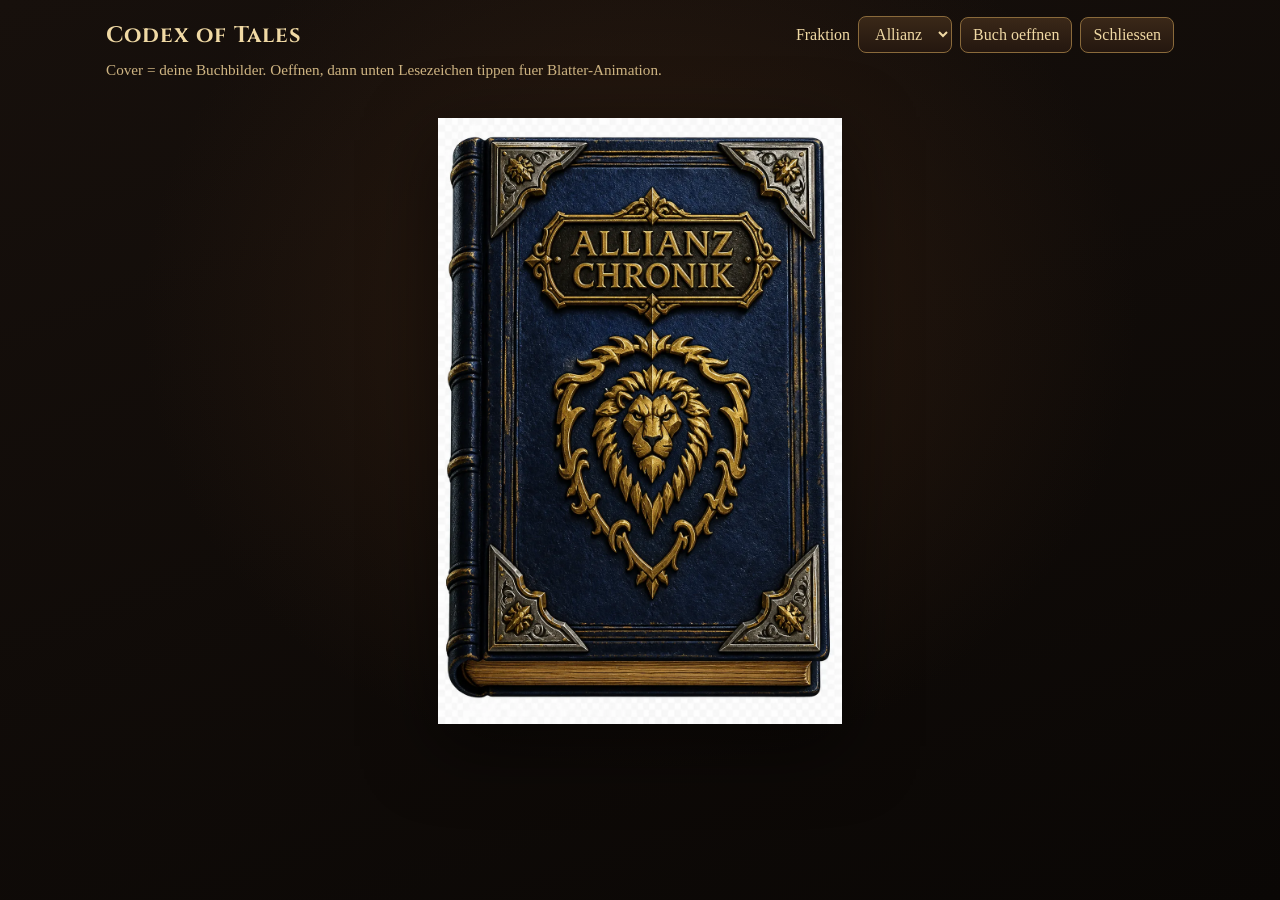
==== commit ccce2b61: "Use book cover and open-book image assets in demo Co-authored-by: Struph <Struph@users.noreply.githu" ====
--- a/codex-demo.html
+++ b/codex-demo.html
@@ -8,24 +8,16 @@
   <link rel="preconnect" href="https://fonts.gstatic.com" crossorigin>
   <link href="https://fonts.googleapis.com/css2?family=Cinzel:wght@600;700&family=IM+Fell+English:ital@0;1&display=swap" rel="stylesheet">
   <style>
-    :root {
-      --parchment: #e8d4a8;
-      --ink: #2a1c12;
-      --gold: #d4b46a;
-      --leather-alliance: #1a3d6e;
-      --leather-horde: #6e1c18;
-    }
-
     * { box-sizing: border-box; }
 
     body {
       margin: 0;
       min-height: 100vh;
-      color: var(--ink);
+      color: #2a1c12;
       font-family: "IM Fell English", Georgia, serif;
       background:
-        radial-gradient(ellipse at 50% 30%, rgba(90, 55, 28, 0.45), transparent 55%),
-        linear-gradient(160deg, #1a120c 0%, #0d0907 55%, #120c08 100%);
+        radial-gradient(ellipse at 50% 35%, rgba(70, 42, 22, 0.5), transparent 55%),
+        linear-gradient(160deg, #17100c 0%, #0a0705 100%);
     }
 
     .scene {
@@ -40,19 +32,19 @@
       align-items: center;
       gap: 12px;
       flex-wrap: wrap;
-      margin-bottom: 10px;
+      margin-bottom: 8px;
       color: #f0d9a4;
     }
 
     .topbar h1 {
       margin: 0;
       font-family: Cinzel, serif;
-      font-size: clamp(1rem, 3vw, 1.45rem);
+      font-size: clamp(1rem, 3vw, 1.4rem);
       letter-spacing: 0.04em;
     }
 
     .hint {
-      margin: 0 0 14px;
+      margin: 0 0 12px;
       color: #cfb583;
       font-size: 0.95rem;
     }
@@ -72,17 +64,16 @@
       border-radius: 8px;
       padding: 8px 12px;
       font: inherit;
-    }
-
-    .controls button { cursor: pointer; }
+      cursor: pointer;
+    }
 
     .stage {
       position: relative;
       width: min(980px, 100%);
       margin: 0 auto;
       aspect-ratio: 16 / 11;
-      min-height: 420px;
-      perspective: 1600px;
+      min-height: 440px;
+      perspective: 1800px;
     }
 
     .book {
@@ -91,253 +82,130 @@
       transform-style: preserve-3d;
     }
 
-    /* ===== CLOSED COVER ===== */
+    /* Closed faction cover */
     .cover {
       position: absolute;
-      inset: 6% 18% 8% 18%;
-      border-radius: 10px 14px 14px 10px;
+      inset: 4% 22% 6% 22%;
+      z-index: 30;
+      transform-origin: left center;
+      transition: transform 1s cubic-bezier(0.2, 0.8, 0.2, 1), opacity 0.4s ease;
+      filter: drop-shadow(0 22px 35px rgba(0, 0, 0, 0.55));
+    }
+
+    .cover img {
+      width: 100%;
+      height: 100%;
+      object-fit: contain;
+      display: block;
+      pointer-events: none;
+      user-select: none;
+    }
+
+    /* Open book artwork */
+    .open-book {
+      position: absolute;
+      inset: 0;
+      opacity: 0;
+      pointer-events: none;
+      transition: opacity 0.35s ease 0.2s;
+    }
+
+    .open-book > img.book-art {
+      position: absolute;
+      inset: 0;
+      width: 100%;
+      height: 100%;
+      object-fit: contain;
+      filter: drop-shadow(0 24px 40px rgba(0, 0, 0, 0.55));
+      pointer-events: none;
+      user-select: none;
+    }
+
+    /* Text overlays on the open pages */
+    .page-overlay {
+      position: absolute;
+      top: 18%;
+      bottom: 22%;
+      width: 30%;
+      color: #2a1c12;
+      overflow: hidden;
+      z-index: 4;
+      text-shadow: 0 1px 0 rgba(255, 240, 200, 0.25);
+    }
+
+    .page-overlay.left { left: 16%; }
+    .page-overlay.right { right: 16%; }
+
+    .page-overlay h2 {
+      margin: 0 0 8px;
+      font-family: Cinzel, serif;
+      font-size: clamp(0.85rem, 2vw, 1.25rem);
+      letter-spacing: 0.03em;
+    }
+
+    .page-overlay p {
+      margin: 0;
+      line-height: 1.35;
+      font-size: clamp(0.78rem, 1.5vw, 0.98rem);
+    }
+
+    .page-overlay .meta {
+      margin-top: 10px;
+      font-style: italic;
+      opacity: 0.75;
+      font-size: 0.85rem;
+    }
+
+    /* 3D flip page layer */
+    .flipper {
+      position: absolute;
+      top: 14%;
+      right: 14%;
+      width: 36%;
+      height: 68%;
       transform-origin: left center;
       transform-style: preserve-3d;
-      transition: transform 1s cubic-bezier(0.2, 0.8, 0.2, 1), opacity 0.35s ease;
-      z-index: 20;
-      box-shadow:
-        0 24px 50px rgba(0, 0, 0, 0.55),
-        inset 0 0 0 2px rgba(212, 180, 106, 0.28),
-        inset 0 0 40px rgba(0, 0, 0, 0.35);
-      overflow: hidden;
-    }
-
-    .cover.alliance {
-      background:
-        radial-gradient(circle at 50% 42%, rgba(255, 220, 140, 0.18), transparent 28%),
-        linear-gradient(145deg, #2b5e9e 0%, #16325c 45%, #0d1d36 100%);
-    }
-
-    .cover.horde {
-      background:
-        radial-gradient(circle at 50% 42%, rgba(255, 180, 90, 0.16), transparent 28%),
-        linear-gradient(145deg, #8f2d24 0%, #5a1713 45%, #2d0c0a 100%);
-    }
-
-    .cover::before {
-      content: "";
-      position: absolute;
-      inset: 0;
-      background:
-        repeating-linear-gradient(90deg, transparent 0 3px, rgba(0,0,0,0.03) 3px 4px),
-        repeating-linear-gradient(0deg, transparent 0 4px, rgba(255,255,255,0.02) 4px 5px);
-      opacity: 0.55;
-      pointer-events: none;
-    }
-
-    .cover-ornament {
-      position: absolute;
-      inset: 8%;
-      border: 1px solid rgba(212, 180, 106, 0.35);
-      border-radius: 8px;
-      display: grid;
-      place-items: center;
-      text-align: center;
-      color: #f7eccf;
-      padding: 16px;
-    }
-
-    .crest {
-      width: 84px;
-      height: 84px;
-      margin: 0 auto 10px;
-      border-radius: 50%;
-      border: 2px solid rgba(212, 180, 106, 0.7);
-      display: grid;
-      place-items: center;
-      font-family: Cinzel, serif;
-      font-size: 2rem;
-      background: radial-gradient(circle, rgba(0,0,0,0.15), rgba(0,0,0,0.45));
-      box-shadow: inset 0 0 18px rgba(0,0,0,0.4);
-    }
-
-    .cover-title {
-      font-family: Cinzel, serif;
-      font-size: clamp(1.1rem, 3vw, 1.7rem);
-      letter-spacing: 0.08em;
-      text-transform: uppercase;
-    }
-
-    .cover-sub {
-      margin-top: 6px;
-      opacity: 0.85;
-      font-size: 0.95rem;
-    }
-
-    .corner {
-      position: absolute;
-      width: 34px;
-      height: 34px;
-      border: 2px solid rgba(212, 180, 106, 0.75);
-      opacity: 0.9;
-    }
-    .corner.tl { top: 10px; left: 10px; border-right: 0; border-bottom: 0; }
-    .corner.tr { top: 10px; right: 10px; border-left: 0; border-bottom: 0; }
-    .corner.bl { bottom: 10px; left: 10px; border-right: 0; border-top: 0; }
-    .corner.br { bottom: 10px; right: 10px; border-left: 0; border-top: 0; }
-
-    /* ===== OPEN BOOK SHELL ===== */
-    .open-book {
-      position: absolute;
-      inset: 4% 2% 10% 2%;
-      opacity: 0;
-      pointer-events: none;
-      transition: opacity 0.35s ease 0.15s;
-    }
-
-    .leather {
-      position: absolute;
-      inset: 0;
-      border-radius: 18px;
-      background:
-        linear-gradient(90deg, #2a1a12 0%, #3a2418 8%, #2a1a12 14%, #3a2418 86%, #2a1a12 92%, #1d120c 100%);
-      box-shadow: 0 28px 55px rgba(0,0,0,0.55);
-    }
-
-    .leather::before,
-    .leather::after {
-      content: "";
-      position: absolute;
-      top: 8%;
-      bottom: 8%;
-      width: 18px;
-      background: linear-gradient(180deg, #6a4a2c, #3d2818);
-      border-radius: 4px;
-      box-shadow: inset 0 0 8px rgba(0,0,0,0.45);
-    }
-    .leather::before { left: 1.5%; }
-    .leather::after { right: 1.5%; }
-
-    .pages {
-      position: absolute;
-      inset: 5% 4% 9% 4%;
-      display: grid;
-      grid-template-columns: 1fr 1fr;
-      gap: 0;
-      transform-style: preserve-3d;
-    }
-
-    .page {
-      position: relative;
-      padding: clamp(14px, 2.4vw, 28px);
-      overflow: hidden;
-      color: var(--ink);
-      background:
-        radial-gradient(circle at 20% 10%, rgba(255,255,255,0.25), transparent 35%),
-        radial-gradient(circle at 80% 90%, rgba(120, 70, 30, 0.14), transparent 40%),
-        linear-gradient(180deg, #f0dfb8 0%, #e4c995 55%, #d9ba84 100%);
-      box-shadow: inset 0 0 30px rgba(90, 55, 20, 0.18);
-    }
-
-    .page.left {
-      border-radius: 8px 0 0 8px;
-      clip-path: polygon(0% 2%, 2% 0%, 98% 0%, 100% 1%, 100% 99%, 98% 100%, 2% 100%, 0% 98%);
-      box-shadow:
-        inset -18px 0 24px rgba(90, 55, 20, 0.12),
-        inset 0 0 30px rgba(90, 55, 20, 0.18);
-    }
-
-    .page.right {
-      border-radius: 0 8px 8px 0;
-      clip-path: polygon(0% 1%, 2% 0%, 98% 0%, 100% 2%, 100% 98%, 98% 100%, 2% 100%, 0% 99%);
-      box-shadow:
-        inset 18px 0 24px rgba(90, 55, 20, 0.12),
-        inset 0 0 30px rgba(90, 55, 20, 0.18);
-    }
-
-    .spine-shadow {
-      position: absolute;
-      top: 5%;
-      bottom: 9%;
-      left: 50%;
-      width: 28px;
-      transform: translateX(-50%);
-      background: linear-gradient(90deg, rgba(0,0,0,0.22), rgba(0,0,0,0.05), rgba(0,0,0,0.22));
-      pointer-events: none;
-      z-index: 5;
-    }
-
-    .page h2 {
-      margin: 0 0 10px;
-      font-family: Cinzel, serif;
-      font-size: clamp(1rem, 2.4vw, 1.45rem);
-      letter-spacing: 0.03em;
-    }
-
-    .page p {
-      margin: 0;
-      line-height: 1.45;
-      font-size: clamp(0.9rem, 1.8vw, 1.05rem);
-    }
-
-    .page .meta {
-      margin-top: 14px;
-      opacity: 0.75;
-      font-style: italic;
-      font-size: 0.9rem;
-    }
-
-    .illum {
-      float: left;
-      width: 42px;
-      height: 42px;
-      margin: 0 8px 0 0;
-      display: grid;
-      place-items: center;
-      border: 1px solid rgba(90, 55, 20, 0.35);
-      background: rgba(180, 120, 50, 0.12);
-      font-family: Cinzel, serif;
-      font-size: 1.5rem;
-    }
-
-    /* ===== FLIPPING PAGE (real turn) ===== */
-    .flipper {
-      position: absolute;
-      top: 5%;
-      right: 4%;
-      width: calc(50% - 2%);
-      height: 86%;
-      transform-origin: left center;
-      transform-style: preserve-3d;
-      z-index: 8;
+      z-index: 10;
       pointer-events: none;
       opacity: 0;
     }
 
     .flipper.is-flipping {
       opacity: 1;
-      animation: flipPage 0.7s ease-in-out forwards;
+      animation: flipPage 0.75s ease-in-out forwards;
     }
 
     .flip-face {
       position: absolute;
       inset: 0;
       backface-visibility: hidden;
-      border-radius: 0 8px 8px 0;
-      background:
-        linear-gradient(180deg, #f0dfb8 0%, #e4c995 55%, #d9ba84 100%);
-      box-shadow: inset 18px 0 24px rgba(90, 55, 20, 0.12);
+      border-radius: 4px;
       overflow: hidden;
-      padding: clamp(14px, 2.4vw, 28px);
+      background: #e6cfa0 center/cover no-repeat;
+      box-shadow: 0 8px 24px rgba(0, 0, 0, 0.35);
+    }
+
+    .flip-face.front {
+      background-image:
+        linear-gradient(90deg, rgba(0,0,0,0.12), transparent 18%),
+        url("assets/page-flip.webp");
+      background-size: cover;
     }
 
     .flip-face.back {
       transform: rotateY(180deg);
-      background:
-        linear-gradient(180deg, #e8d2a4 0%, #dcc28c 100%);
-    }
-
-    .flip-face.front::after {
-      content: "";
-      position: absolute;
-      inset: 0;
-      background: linear-gradient(90deg, rgba(255,255,255,0.0), rgba(255,255,255,0.22), rgba(0,0,0,0.08));
-      pointer-events: none;
+      background-image:
+        linear-gradient(270deg, rgba(0,0,0,0.12), transparent 18%),
+        url("assets/page-flip.webp");
+      background-size: cover;
+    }
+
+    .flip-face .label {
+      position: absolute;
+      inset: 12%;
+      color: #2a1c12;
+      font-family: Cinzel, serif;
+      font-size: clamp(0.8rem, 1.6vw, 1.1rem);
     }
 
     @keyframes flipPage {
@@ -345,58 +213,56 @@
       100% { transform: rotateY(-180deg); }
     }
 
-    /* ===== RIBBON BOOKMARKS ===== */
+    /* Ribbon bookmarks over the book bottom */
     .bookmarks {
       position: absolute;
       left: 50%;
-      bottom: 1%;
+      bottom: 8%;
       transform: translateX(-50%);
       display: flex;
-      gap: 10px;
-      z-index: 12;
+      gap: 8px;
+      z-index: 20;
       opacity: 0;
       pointer-events: none;
       transition: opacity 0.3s ease;
     }
 
     .bookmark {
-      width: 34px;
-      height: 54px;
+      width: 32px;
+      height: 52px;
       border: 0;
       padding: 0;
       cursor: pointer;
       background: transparent;
-      position: relative;
-      filter: drop-shadow(0 4px 4px rgba(0,0,0,0.35));
+      filter: drop-shadow(0 3px 4px rgba(0, 0, 0, 0.4));
     }
 
     .bookmark span {
-      position: absolute;
-      inset: 0;
-      clip-path: polygon(0 0, 100% 0, 100% 78%, 50% 100%, 0 78%);
       display: grid;
       place-items: center;
+      width: 100%;
+      height: 100%;
+      clip-path: polygon(0 0, 100% 0, 100% 78%, 50% 100%, 0 78%);
       color: #f8e7bd;
       font-family: Cinzel, serif;
-      font-size: 0.75rem;
+      font-size: 0.72rem;
       font-weight: 700;
       transition: transform 0.15s ease, filter 0.15s ease;
     }
 
-    .bookmark:nth-child(1) span { background: linear-gradient(180deg, #5b5b5b, #2f2f2f); }
-    .bookmark:nth-child(2) span { background: linear-gradient(180deg, #8a2f28, #5a1713); }
-    .bookmark:nth-child(3) span { background: linear-gradient(180deg, #2f5f98, #17355c); }
-    .bookmark:nth-child(4) span { background: linear-gradient(180deg, #7a6233, #4b3a1c); }
+    .bookmark:nth-child(1) span { background: linear-gradient(180deg, #666, #2c2c2c); }
+    .bookmark:nth-child(2) span { background: linear-gradient(180deg, #8a2f28, #4f1410); }
+    .bookmark:nth-child(3) span { background: linear-gradient(180deg, #2f5f98, #153152); }
+    .bookmark:nth-child(4) span { background: linear-gradient(180deg, #7a6233, #433417); }
 
     .bookmark:hover span { transform: translateY(-3px); }
     .bookmark.active span {
-      filter: brightness(1.2);
-      box-shadow: 0 0 0 2px rgba(255, 220, 126, 0.45);
-    }
-
-    /* ===== OPEN STATE ===== */
+      filter: brightness(1.25);
+      outline: 2px solid rgba(255, 220, 126, 0.55);
+    }
+
     .book.is-open .cover {
-      transform: rotateY(-105deg) translateX(-4%);
+      transform: rotateY(-112deg) translateX(-6%);
       opacity: 0;
       pointer-events: none;
     }
@@ -411,47 +277,46 @@
       pointer-events: auto;
     }
 
-    .book.is-flipping .page.right {
-      opacity: 0.35;
+    .book.is-flipping .page-overlay.right {
+      opacity: 0.25;
     }
 
     @media (max-width: 760px) {
       .stage {
         aspect-ratio: auto;
-        min-height: 640px;
+        min-height: 620px;
       }
 
       .cover {
-        inset: 4% 8% 28% 8%;
-      }
-
-      .open-book {
-        inset: 2% 1% 18% 1%;
-      }
-
-      .pages {
-        grid-template-columns: 1fr;
-        inset: 4% 5% 20% 5%;
-        gap: 8px;
-      }
-
-      .page.left,
-      .page.right {
-        border-radius: 8px;
-        min-height: 180px;
-      }
-
-      .spine-shadow { display: none; }
+        inset: 2% 10% 34% 10%;
+      }
+
+      .page-overlay {
+        top: 16%;
+        bottom: auto;
+        height: 28%;
+        width: 66%;
+      }
+
+      .page-overlay.left {
+        left: 17%;
+      }
+
+      .page-overlay.right {
+        top: 48%;
+        right: auto;
+        left: 17%;
+      }
 
       .flipper {
-        top: 4%;
-        right: 5%;
-        width: 90%;
-        height: 42%;
+        top: 42%;
+        right: 14%;
+        width: 70%;
+        height: 34%;
       }
 
       .bookmarks {
-        bottom: 2%;
+        bottom: 4%;
       }
     }
   </style>
@@ -471,49 +336,35 @@
       </div>
     </header>
 
-    <p class="hint">Oeffnen -> Cover klappt auf. Unten Lesezeichen tippen -> Seite blaettert sichtbar um.</p>
+    <p class="hint">Cover = deine Buchbilder. Oeffnen, dann unten Lesezeichen tippen fuer Blatter-Animation.</p>
 
     <section class="stage">
       <div id="book" class="book">
-        <div id="cover" class="cover alliance">
-          <div class="corner tl"></div>
-          <div class="corner tr"></div>
-          <div class="corner bl"></div>
-          <div class="corner br"></div>
-          <div class="cover-ornament">
-            <div>
-              <div id="crest" class="crest">A</div>
-              <div id="coverTitle" class="cover-title">Allianz Chronik</div>
-              <div class="cover-sub">Codex of Tales</div>
-            </div>
+        <div class="cover">
+          <img id="coverImg" src="assets/cover-alliance.webp" alt="Buch Cover">
+        </div>
+
+        <div class="open-book">
+          <img class="book-art" src="assets/book-open.webp" alt="Offenes Buch">
+
+          <div class="page-overlay left">
+            <h2 id="leftTitle">Kapitel</h2>
+            <p id="leftBody">Platzhalter links.</p>
+            <p class="meta" id="leftMeta">Seite A</p>
           </div>
-        </div>
-
-        <div class="open-book">
-          <div class="leather"></div>
-          <div class="pages">
-            <article class="page left">
-              <div class="illum" id="leftIllum">H</div>
-              <h2 id="leftTitle">Kapitel</h2>
-              <p id="leftBody">Platzhalter links.</p>
-              <p class="meta" id="leftMeta">Seite A</p>
-            </article>
-            <article class="page right">
-              <h2 id="rightTitle">Quest</h2>
-              <p id="rightBody">Platzhalter rechts.</p>
-              <p class="meta" id="rightMeta">Seite B</p>
-            </article>
+
+          <div class="page-overlay right">
+            <h2 id="rightTitle">Quest</h2>
+            <p id="rightBody">Platzhalter rechts.</p>
+            <p class="meta" id="rightMeta">Seite B</p>
           </div>
-          <div class="spine-shadow"></div>
 
           <div id="flipper" class="flipper" aria-hidden="true">
             <div class="flip-face front">
-              <h2 id="flipFrontTitle">...</h2>
-              <p id="flipFrontBody">...</p>
+              <div class="label" id="flipFrontLabel">...</div>
             </div>
             <div class="flip-face back">
-              <h2 id="flipBackTitle">...</h2>
-              <p id="flipBackBody">...</p>
+              <div class="label" id="flipBackLabel">...</div>
             </div>
           </div>
         </div>
@@ -527,50 +378,44 @@
     const pages = [
       {
         leftTitle: "Heldbrecher-Chronik",
-        leftBody: "Platzhalter-Lore links. Hier spaeter Illustration, Text und Karte wie in deinem Buch.",
-        leftMeta: "Kapitel I · Platzhalter",
+        leftBody: "Platzhalter-Lore auf der linken Seite. Dein echter Inhalt kommt spaeter aus dem Addon.",
+        leftMeta: "Seite A",
         rightTitle: "Die verlorene Festung",
-        rightBody: "ZIEL: Sammle 8 verwitterte Runensteine. Fortschritt und Belohnungen kommen spaeter hierhin.",
-        rightMeta: "Quest · Platzhalter",
+        rightBody: "Quest-Platzhalter rechts: Ziel, Fortschritt und Belohnungen.",
+        rightMeta: "Seite B",
         marker: "I",
-        illum: "H",
       },
       {
         leftTitle: "Schatten-Chronik",
-        leftBody: "Zweiter Abschnitt. Spaeter NPC-Notizen, Kartenausschnitte oder Fraktionslore.",
-        leftMeta: "Kapitel II · Platzhalter",
+        leftBody: "Zweiter Abschnitt. Spaeter NPC-/Kartennotizen.",
+        leftMeta: "Seite A",
         rightTitle: "Ruinen von Andorhal",
-        rightBody: "Questziele, Checkliste und Zwischenstand. Alles noch Platzhalter.",
-        rightMeta: "Quest · Platzhalter",
+        rightBody: "Zweite Questseite als Platzhalter.",
+        rightMeta: "Seite B",
         marker: "II",
-        illum: "S",
       },
       {
         leftTitle: "Bestiarium",
-        leftBody: "Dritte Doppelseite. Hier spaeter Skizzen und Gegnerbeschreibungen.",
-        leftMeta: "Kapitel III · Platzhalter",
+        leftBody: "Dritte Doppelseite fuer Skizzen und Beschreibungen.",
+        leftMeta: "Seite A",
         rightTitle: "Belohnungen",
-        rightBody: "Gold, Ausruestung, Ruf — spaeter echte Icons statt Platzhalter.",
-        rightMeta: "Loot · Platzhalter",
+        rightBody: "Loot- und Belohnungsplatzhalter.",
+        rightMeta: "Seite B",
         marker: "III",
-        illum: "B",
       },
       {
         leftTitle: "Dungeon Log",
-        leftBody: "Vierte Doppelseite fuer Notizen, Raidtaktik oder Tagebucheintraege.",
-        leftMeta: "Kapitel IV · Platzhalter",
+        leftBody: "Vierte Doppelseite fuer Notizen und Taktiken.",
+        leftMeta: "Seite A",
         rightTitle: "Feldnotizen",
-        rightBody: "Freier Platz fuer Marker, Orte und persoenliche Eintraege.",
-        rightMeta: "Notizen · Platzhalter",
+        rightBody: "Freier Platzhalter fuer Marker und Orte.",
+        rightMeta: "Seite B",
         marker: "IV",
-        illum: "D",
       },
     ];
 
     const book = document.getElementById("book");
-    const cover = document.getElementById("cover");
-    const crest = document.getElementById("crest");
-    const coverTitle = document.getElementById("coverTitle");
+    const coverImg = document.getElementById("coverImg");
     const factionSelect = document.getElementById("factionSelect");
     const openBookBtn = document.getElementById("openBookBtn");
     const closeBookBtn = document.getElementById("closeBookBtn");
@@ -581,20 +426,14 @@
     let isFlipping = false;
 
     function setFaction(faction) {
-      cover.classList.toggle("alliance", faction === "alliance");
-      cover.classList.toggle("horde", faction === "horde");
-      if (faction === "horde") {
-        crest.textContent = "H";
-        coverTitle.textContent = "Horde Kodex";
-      } else {
-        crest.textContent = "A";
-        coverTitle.textContent = "Allianz Chronik";
-      }
+      coverImg.src = faction === "horde"
+        ? "assets/cover-horde.webp"
+        : "assets/cover-alliance.webp";
+      coverImg.alt = faction === "horde" ? "Horde Kodex" : "Allianz Chronik";
     }
 
     function renderPage(index) {
       const page = pages[index];
-      document.getElementById("leftIllum").textContent = page.illum;
       document.getElementById("leftTitle").textContent = page.leftTitle;
       document.getElementById("leftBody").textContent = page.leftBody;
       document.getElementById("leftMeta").textContent = page.leftMeta;
@@ -614,13 +453,8 @@
       isFlipping = true;
       book.classList.add("is-flipping");
 
-      const from = pages[currentPage];
-      const to = pages[targetIndex];
-
-      document.getElementById("flipFrontTitle").textContent = from.rightTitle;
-      document.getElementById("flipFrontBody").textContent = from.rightBody;
-      document.getElementById("flipBackTitle").textContent = to.rightTitle;
-      document.getElementById("flipBackBody").textContent = to.rightBody;
+      document.getElementById("flipFrontLabel").textContent = pages[currentPage].rightTitle;
+      document.getElementById("flipBackLabel").textContent = pages[targetIndex].rightTitle;
 
       flipper.classList.remove("is-flipping");
       void flipper.offsetWidth;
@@ -649,14 +483,8 @@
       });
     }
 
-    openBookBtn.addEventListener("click", () => {
-      book.classList.add("is-open");
-    });
-
-    closeBookBtn.addEventListener("click", () => {
-      book.classList.remove("is-open");
-    });
-
+    openBookBtn.addEventListener("click", () => book.classList.add("is-open"));
+    closeBookBtn.addEventListener("click", () => book.classList.remove("is-open"));
     factionSelect.addEventListener("change", (e) => setFaction(e.target.value));
 
     createBookmarks();
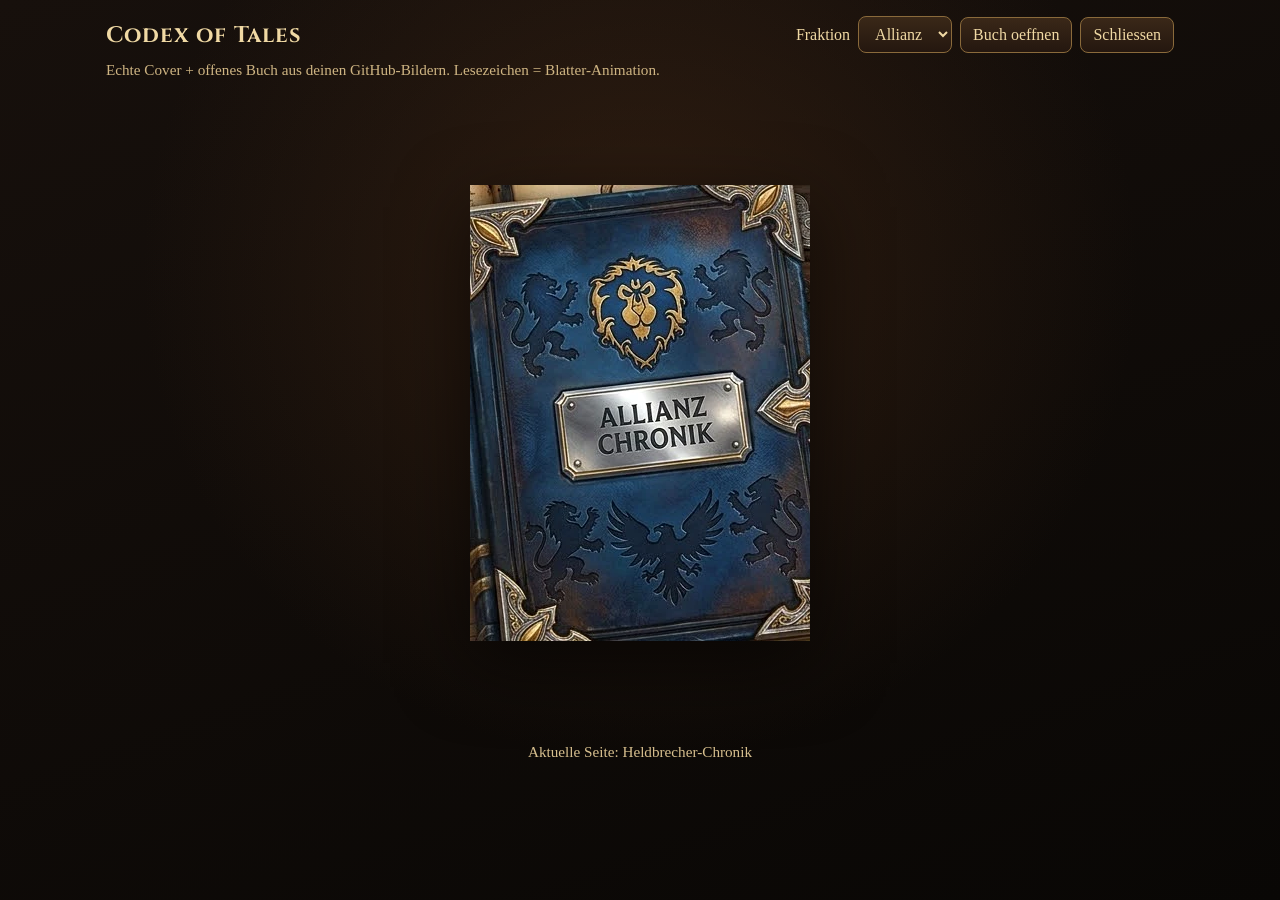
==== commit a68dd756: "Refine book assets from source images and fit demo layout Carefully re-crop Alliance and Horde cover" ====
--- a/codex-demo.html
+++ b/codex-demo.html
@@ -13,11 +13,11 @@
     body {
       margin: 0;
       min-height: 100vh;
-      color: #2a1c12;
+      color: #f0d9a4;
       font-family: "IM Fell English", Georgia, serif;
       background:
-        radial-gradient(ellipse at 50% 35%, rgba(70, 42, 22, 0.5), transparent 55%),
-        linear-gradient(160deg, #17100c 0%, #0a0705 100%);
+        radial-gradient(ellipse at 50% 30%, rgba(70, 42, 22, 0.55), transparent 55%),
+        linear-gradient(160deg, #17100c 0%, #090705 100%);
     }
 
     .scene {
@@ -33,7 +33,6 @@
       gap: 12px;
       flex-wrap: wrap;
       margin-bottom: 8px;
-      color: #f0d9a4;
     }
 
     .topbar h1 {
@@ -44,7 +43,7 @@
     }
 
     .hint {
-      margin: 0 0 12px;
+      margin: 0 0 14px;
       color: #cfb583;
       font-size: 0.95rem;
     }
@@ -71,141 +70,109 @@
       position: relative;
       width: min(980px, 100%);
       margin: 0 auto;
-      aspect-ratio: 16 / 11;
-      min-height: 440px;
+      min-height: min(72vh, 640px);
       perspective: 1800px;
     }
 
     .book {
+      position: relative;
+      width: 100%;
+      min-height: min(72vh, 640px);
+      transform-style: preserve-3d;
+    }
+
+    /* Closed cover: portrait book from your image */
+    .cover-wrap {
       position: absolute;
       inset: 0;
-      transform-style: preserve-3d;
-    }
-
-    /* Closed faction cover */
-    .cover {
-      position: absolute;
-      inset: 4% 22% 6% 22%;
+      display: grid;
+      place-items: center;
       z-index: 30;
+      transition: opacity 0.35s ease, transform 1s cubic-bezier(0.2, 0.8, 0.2, 1);
       transform-origin: left center;
-      transition: transform 1s cubic-bezier(0.2, 0.8, 0.2, 1), opacity 0.4s ease;
-      filter: drop-shadow(0 22px 35px rgba(0, 0, 0, 0.55));
-    }
-
-    .cover img {
-      width: 100%;
-      height: 100%;
+    }
+
+    .cover-wrap img {
+      width: min(340px, 58vw);
+      height: auto;
+      max-height: min(68vh, 560px);
       object-fit: contain;
-      display: block;
-      pointer-events: none;
+      filter: drop-shadow(0 22px 36px rgba(0, 0, 0, 0.6));
       user-select: none;
-    }
-
-    /* Open book artwork */
+      pointer-events: none;
+    }
+
+    /* Open book: full artwork */
     .open-book {
       position: absolute;
       inset: 0;
+      display: grid;
+      place-items: center;
       opacity: 0;
       pointer-events: none;
-      transition: opacity 0.35s ease 0.2s;
-    }
-
-    .open-book > img.book-art {
-      position: absolute;
-      inset: 0;
-      width: 100%;
-      height: 100%;
+      transition: opacity 0.35s ease 0.15s;
+    }
+
+    .open-book .book-art {
+      width: min(960px, 96%);
+      height: auto;
+      max-height: min(70vh, 620px);
       object-fit: contain;
       filter: drop-shadow(0 24px 40px rgba(0, 0, 0, 0.55));
-      pointer-events: none;
       user-select: none;
-    }
-
-    /* Text overlays on the open pages */
-    .page-overlay {
+      pointer-events: none;
+    }
+
+    /* Flip layer aligned to right page of artwork */
+    .flipper {
       position: absolute;
       top: 18%;
-      bottom: 22%;
-      width: 30%;
-      color: #2a1c12;
-      overflow: hidden;
-      z-index: 4;
-      text-shadow: 0 1px 0 rgba(255, 240, 200, 0.25);
-    }
-
-    .page-overlay.left { left: 16%; }
-    .page-overlay.right { right: 16%; }
-
-    .page-overlay h2 {
-      margin: 0 0 8px;
-      font-family: Cinzel, serif;
-      font-size: clamp(0.85rem, 2vw, 1.25rem);
-      letter-spacing: 0.03em;
-    }
-
-    .page-overlay p {
-      margin: 0;
-      line-height: 1.35;
-      font-size: clamp(0.78rem, 1.5vw, 0.98rem);
-    }
-
-    .page-overlay .meta {
-      margin-top: 10px;
-      font-style: italic;
-      opacity: 0.75;
-      font-size: 0.85rem;
-    }
-
-    /* 3D flip page layer */
-    .flipper {
-      position: absolute;
-      top: 14%;
       right: 14%;
-      width: 36%;
-      height: 68%;
+      width: 34%;
+      height: 62%;
       transform-origin: left center;
       transform-style: preserve-3d;
-      z-index: 10;
+      z-index: 12;
       pointer-events: none;
       opacity: 0;
     }
 
     .flipper.is-flipping {
       opacity: 1;
-      animation: flipPage 0.75s ease-in-out forwards;
+      animation: flipPage 0.78s ease-in-out forwards;
     }
 
     .flip-face {
       position: absolute;
       inset: 0;
       backface-visibility: hidden;
-      border-radius: 4px;
+      border-radius: 2px 10px 10px 2px;
       overflow: hidden;
-      background: #e6cfa0 center/cover no-repeat;
-      box-shadow: 0 8px 24px rgba(0, 0, 0, 0.35);
-    }
-
-    .flip-face.front {
-      background-image:
-        linear-gradient(90deg, rgba(0,0,0,0.12), transparent 18%),
-        url("assets/page-flip.webp");
-      background-size: cover;
+      background: center / cover no-repeat url("assets/page-flip.webp");
+      box-shadow: 0 10px 28px rgba(0, 0, 0, 0.4);
+    }
+
+    .flip-face.front::after {
+      content: "";
+      position: absolute;
+      inset: 0;
+      background: linear-gradient(90deg, rgba(0,0,0,0.18), transparent 22%, rgba(255,255,255,0.12));
     }
 
     .flip-face.back {
       transform: rotateY(180deg);
-      background-image:
-        linear-gradient(270deg, rgba(0,0,0,0.12), transparent 18%),
-        url("assets/page-flip.webp");
-      background-size: cover;
-    }
-
-    .flip-face .label {
-      position: absolute;
-      inset: 12%;
+      filter: brightness(0.92);
+    }
+
+    .flip-face .caption {
+      position: absolute;
+      left: 10%;
+      right: 10%;
+      top: 12%;
       color: #2a1c12;
       font-family: Cinzel, serif;
-      font-size: clamp(0.8rem, 1.6vw, 1.1rem);
+      font-size: clamp(0.75rem, 1.5vw, 1rem);
+      text-shadow: 0 1px 0 rgba(255, 240, 210, 0.35);
     }
 
     @keyframes flipPage {
@@ -213,11 +180,10 @@
       100% { transform: rotateY(-180deg); }
     }
 
-    /* Ribbon bookmarks over the book bottom */
     .bookmarks {
       position: absolute;
       left: 50%;
-      bottom: 8%;
+      bottom: 4%;
       transform: translateX(-50%);
       display: flex;
       gap: 8px;
@@ -228,13 +194,13 @@
     }
 
     .bookmark {
-      width: 32px;
-      height: 52px;
+      width: 34px;
+      height: 54px;
       border: 0;
       padding: 0;
       cursor: pointer;
       background: transparent;
-      filter: drop-shadow(0 3px 4px rgba(0, 0, 0, 0.4));
+      filter: drop-shadow(0 3px 4px rgba(0, 0, 0, 0.45));
     }
 
     .bookmark span {
@@ -261,8 +227,16 @@
       outline: 2px solid rgba(255, 220, 126, 0.55);
     }
 
-    .book.is-open .cover {
-      transform: rotateY(-112deg) translateX(-6%);
+    .status {
+      margin-top: 10px;
+      text-align: center;
+      color: #d7bf8e;
+      min-height: 1.2em;
+      font-size: 0.95rem;
+    }
+
+    .book.is-open .cover-wrap {
+      transform: rotateY(-108deg) translateX(-8%);
       opacity: 0;
       pointer-events: none;
     }
@@ -277,47 +251,17 @@
       pointer-events: auto;
     }
 
-    .book.is-flipping .page-overlay.right {
-      opacity: 0.25;
-    }
-
     @media (max-width: 760px) {
-      .stage {
-        aspect-ratio: auto;
-        min-height: 620px;
+      .stage, .book { min-height: 560px; }
+      .cover-wrap img { width: min(280px, 70vw); }
+      .open-book .book-art { max-height: 420px; }
+      .flipper {
+        top: 22%;
+        right: 8%;
+        width: 42%;
+        height: 48%;
       }
-
-      .cover {
-        inset: 2% 10% 34% 10%;
-      }
-
-      .page-overlay {
-        top: 16%;
-        bottom: auto;
-        height: 28%;
-        width: 66%;
-      }
-
-      .page-overlay.left {
-        left: 17%;
-      }
-
-      .page-overlay.right {
-        top: 48%;
-        right: auto;
-        left: 17%;
-      }
-
-      .flipper {
-        top: 42%;
-        right: 14%;
-        width: 70%;
-        height: 34%;
-      }
-
-      .bookmarks {
-        bottom: 4%;
-      }
+      .bookmarks { bottom: 1%; }
     }
   </style>
 </head>
@@ -336,35 +280,23 @@
       </div>
     </header>
 
-    <p class="hint">Cover = deine Buchbilder. Oeffnen, dann unten Lesezeichen tippen fuer Blatter-Animation.</p>
+    <p class="hint">Echte Cover + offenes Buch aus deinen GitHub-Bildern. Lesezeichen = Blatter-Animation.</p>
 
     <section class="stage">
       <div id="book" class="book">
-        <div class="cover">
-          <img id="coverImg" src="assets/cover-alliance.webp" alt="Buch Cover">
+        <div class="cover-wrap">
+          <img id="coverImg" src="assets/cover-alliance.webp" alt="Allianz Chronik Cover">
         </div>
 
         <div class="open-book">
-          <img class="book-art" src="assets/book-open.webp" alt="Offenes Buch">
-
-          <div class="page-overlay left">
-            <h2 id="leftTitle">Kapitel</h2>
-            <p id="leftBody">Platzhalter links.</p>
-            <p class="meta" id="leftMeta">Seite A</p>
-          </div>
-
-          <div class="page-overlay right">
-            <h2 id="rightTitle">Quest</h2>
-            <p id="rightBody">Platzhalter rechts.</p>
-            <p class="meta" id="rightMeta">Seite B</p>
-          </div>
+          <img class="book-art" src="assets/book-open.webp" alt="Offenes Codex Buch">
 
           <div id="flipper" class="flipper" aria-hidden="true">
             <div class="flip-face front">
-              <div class="label" id="flipFrontLabel">...</div>
+              <div class="caption" id="flipFrontLabel"></div>
             </div>
             <div class="flip-face back">
-              <div class="label" id="flipBackLabel">...</div>
+              <div class="caption" id="flipBackLabel"></div>
             </div>
           </div>
         </div>
@@ -372,46 +304,16 @@
         <nav id="bookmarks" class="bookmarks" aria-label="Lesezeichen"></nav>
       </div>
     </section>
+
+    <p id="status" class="status">Aktuelle Seite: Heldbrecher-Chronik</p>
   </main>
 
   <script>
-    const pages = [
-      {
-        leftTitle: "Heldbrecher-Chronik",
-        leftBody: "Platzhalter-Lore auf der linken Seite. Dein echter Inhalt kommt spaeter aus dem Addon.",
-        leftMeta: "Seite A",
-        rightTitle: "Die verlorene Festung",
-        rightBody: "Quest-Platzhalter rechts: Ziel, Fortschritt und Belohnungen.",
-        rightMeta: "Seite B",
-        marker: "I",
-      },
-      {
-        leftTitle: "Schatten-Chronik",
-        leftBody: "Zweiter Abschnitt. Spaeter NPC-/Kartennotizen.",
-        leftMeta: "Seite A",
-        rightTitle: "Ruinen von Andorhal",
-        rightBody: "Zweite Questseite als Platzhalter.",
-        rightMeta: "Seite B",
-        marker: "II",
-      },
-      {
-        leftTitle: "Bestiarium",
-        leftBody: "Dritte Doppelseite fuer Skizzen und Beschreibungen.",
-        leftMeta: "Seite A",
-        rightTitle: "Belohnungen",
-        rightBody: "Loot- und Belohnungsplatzhalter.",
-        rightMeta: "Seite B",
-        marker: "III",
-      },
-      {
-        leftTitle: "Dungeon Log",
-        leftBody: "Vierte Doppelseite fuer Notizen und Taktiken.",
-        leftMeta: "Seite A",
-        rightTitle: "Feldnotizen",
-        rightBody: "Freier Platzhalter fuer Marker und Orte.",
-        rightMeta: "Seite B",
-        marker: "IV",
-      },
+    const chapters = [
+      { marker: "I", label: "Heldbrecher-Chronik" },
+      { marker: "II", label: "Schatten-Chronik" },
+      { marker: "III", label: "Bestiarium" },
+      { marker: "IV", label: "Dungeon Log" },
     ];
 
     const book = document.getElementById("book");
@@ -421,40 +323,31 @@
     const closeBookBtn = document.getElementById("closeBookBtn");
     const bookmarks = document.getElementById("bookmarks");
     const flipper = document.getElementById("flipper");
+    const status = document.getElementById("status");
 
     let currentPage = 0;
     let isFlipping = false;
 
     function setFaction(faction) {
-      coverImg.src = faction === "horde"
-        ? "assets/cover-horde.webp"
-        : "assets/cover-alliance.webp";
-      coverImg.alt = faction === "horde" ? "Horde Kodex" : "Allianz Chronik";
-    }
-
-    function renderPage(index) {
-      const page = pages[index];
-      document.getElementById("leftTitle").textContent = page.leftTitle;
-      document.getElementById("leftBody").textContent = page.leftBody;
-      document.getElementById("leftMeta").textContent = page.leftMeta;
-      document.getElementById("rightTitle").textContent = page.rightTitle;
-      document.getElementById("rightBody").textContent = page.rightBody;
-      document.getElementById("rightMeta").textContent = page.rightMeta;
-
+      const isHorde = faction === "horde";
+      coverImg.src = isHorde ? "assets/cover-horde.webp" : "assets/cover-alliance.webp";
+      coverImg.alt = isHorde ? "Horde Kodex Cover" : "Allianz Chronik Cover";
+    }
+
+    function renderMarkers() {
       bookmarks.querySelectorAll(".bookmark").forEach((btn, i) => {
-        btn.classList.toggle("active", i === index);
+        btn.classList.toggle("active", i === currentPage);
       });
+      status.textContent = `Aktuelle Seite: ${chapters[currentPage].label}`;
     }
 
     function flipTo(targetIndex) {
       if (!book.classList.contains("is-open")) return;
-      if (isFlipping || targetIndex === currentPage || !pages[targetIndex]) return;
+      if (isFlipping || targetIndex === currentPage || !chapters[targetIndex]) return;
 
       isFlipping = true;
-      book.classList.add("is-flipping");
-
-      document.getElementById("flipFrontLabel").textContent = pages[currentPage].rightTitle;
-      document.getElementById("flipBackLabel").textContent = pages[targetIndex].rightTitle;
+      document.getElementById("flipFrontLabel").textContent = chapters[currentPage].label;
+      document.getElementById("flipBackLabel").textContent = chapters[targetIndex].label;
 
       flipper.classList.remove("is-flipping");
       void flipper.offsetWidth;
@@ -462,9 +355,8 @@
 
       const onDone = () => {
         currentPage = targetIndex;
-        renderPage(currentPage);
+        renderMarkers();
         flipper.classList.remove("is-flipping");
-        book.classList.remove("is-flipping");
         isFlipping = false;
         flipper.removeEventListener("animationend", onDone);
       };
@@ -473,11 +365,12 @@
     }
 
     function createBookmarks() {
-      pages.forEach((page, index) => {
+      chapters.forEach((chapter, index) => {
         const btn = document.createElement("button");
         btn.type = "button";
         btn.className = "bookmark";
-        btn.innerHTML = `<span>${page.marker}</span>`;
+        btn.title = chapter.label;
+        btn.innerHTML = `<span>${chapter.marker}</span>`;
         btn.addEventListener("click", () => flipTo(index));
         bookmarks.appendChild(btn);
       });
@@ -489,7 +382,7 @@
 
     createBookmarks();
     setFaction("alliance");
-    renderPage(0);
+    renderMarkers();
   </script>
 </body>
 </html>
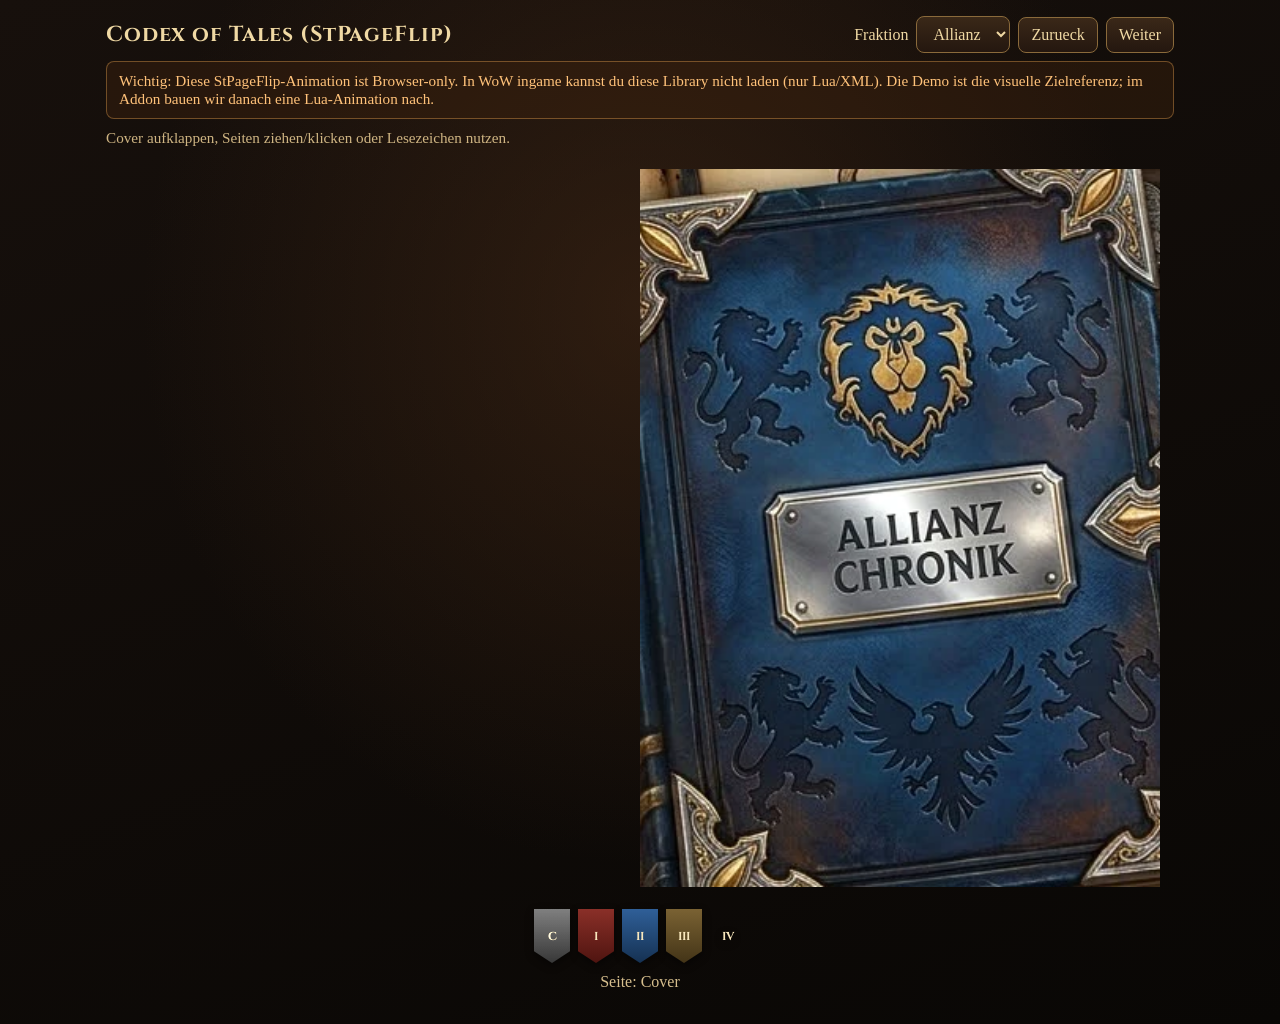
==== commit 1aa1f101: "Upgrade demo to StPageFlip for realistic page turns Replace the simple CSS flip with the page-flip l" ====
--- a/codex-demo.html
+++ b/codex-demo.html
@@ -3,7 +3,7 @@
 <head>
   <meta charset="UTF-8">
   <meta name="viewport" content="width=device-width, initial-scale=1.0">
-  <title>Codex Book Demo</title>
+  <title>Codex Book Demo (StPageFlip)</title>
   <link rel="preconnect" href="https://fonts.googleapis.com">
   <link rel="preconnect" href="https://fonts.gstatic.com" crossorigin>
   <link href="https://fonts.googleapis.com/css2?family=Cinzel:wght@600;700&family=IM+Fell+English:ital@0;1&display=swap" rel="stylesheet">
@@ -38,14 +38,22 @@
     .topbar h1 {
       margin: 0;
       font-family: Cinzel, serif;
-      font-size: clamp(1rem, 3vw, 1.4rem);
+      font-size: clamp(1rem, 3vw, 1.35rem);
       letter-spacing: 0.04em;
     }
 
-    .hint {
-      margin: 0 0 14px;
+    .hint, .wow-note {
+      margin: 0 0 10px;
       color: #cfb583;
       font-size: 0.95rem;
+    }
+
+    .wow-note {
+      color: #ffc27a;
+      border: 1px solid rgba(255, 180, 90, 0.35);
+      background: rgba(60, 35, 15, 0.45);
+      border-radius: 8px;
+      padding: 10px 12px;
     }
 
     .controls {
@@ -66,135 +74,77 @@
       cursor: pointer;
     }
 
-    .stage {
-      position: relative;
-      width: min(980px, 100%);
+    .book-stage {
+      display: grid;
+      place-items: center;
+      padding: 12px 0 8px;
+    }
+
+    #book {
       margin: 0 auto;
-      min-height: min(72vh, 640px);
-      perspective: 1800px;
-    }
-
-    .book {
+    }
+
+    .page {
+      background: #e8d4a8;
+      color: #2a1c12;
+      overflow: hidden;
+    }
+
+    .page-cover {
+      background: #111;
+    }
+
+    .page-cover .cover-img {
+      width: 100%;
+      height: 100%;
+      object-fit: cover;
+      display: block;
+    }
+
+    .page-spread {
       position: relative;
       width: 100%;
-      min-height: min(72vh, 640px);
-      transform-style: preserve-3d;
-    }
-
-    /* Closed cover: portrait book from your image */
-    .cover-wrap {
-      position: absolute;
-      inset: 0;
-      display: grid;
-      place-items: center;
-      z-index: 30;
-      transition: opacity 0.35s ease, transform 1s cubic-bezier(0.2, 0.8, 0.2, 1);
-      transform-origin: left center;
-    }
-
-    .cover-wrap img {
-      width: min(340px, 58vw);
-      height: auto;
-      max-height: min(68vh, 560px);
-      object-fit: contain;
-      filter: drop-shadow(0 22px 36px rgba(0, 0, 0, 0.6));
-      user-select: none;
-      pointer-events: none;
-    }
-
-    /* Open book: full artwork */
-    .open-book {
-      position: absolute;
-      inset: 0;
-      display: grid;
-      place-items: center;
-      opacity: 0;
-      pointer-events: none;
-      transition: opacity 0.35s ease 0.15s;
-    }
-
-    .open-book .book-art {
-      width: min(960px, 96%);
-      height: auto;
-      max-height: min(70vh, 620px);
-      object-fit: contain;
-      filter: drop-shadow(0 24px 40px rgba(0, 0, 0, 0.55));
-      user-select: none;
-      pointer-events: none;
-    }
-
-    /* Flip layer aligned to right page of artwork */
-    .flipper {
-      position: absolute;
-      top: 18%;
-      right: 14%;
-      width: 34%;
-      height: 62%;
-      transform-origin: left center;
-      transform-style: preserve-3d;
-      z-index: 12;
-      pointer-events: none;
-      opacity: 0;
-    }
-
-    .flipper.is-flipping {
-      opacity: 1;
-      animation: flipPage 0.78s ease-in-out forwards;
-    }
-
-    .flip-face {
-      position: absolute;
-      inset: 0;
-      backface-visibility: hidden;
-      border-radius: 2px 10px 10px 2px;
-      overflow: hidden;
-      background: center / cover no-repeat url("assets/page-flip.webp");
-      box-shadow: 0 10px 28px rgba(0, 0, 0, 0.4);
-    }
-
-    .flip-face.front::after {
-      content: "";
-      position: absolute;
-      inset: 0;
-      background: linear-gradient(90deg, rgba(0,0,0,0.18), transparent 22%, rgba(255,255,255,0.12));
-    }
-
-    .flip-face.back {
-      transform: rotateY(180deg);
-      filter: brightness(0.92);
-    }
-
-    .flip-face .caption {
-      position: absolute;
-      left: 10%;
-      right: 10%;
-      top: 12%;
-      color: #2a1c12;
+      height: 100%;
+      background: #1a120c;
+    }
+
+    .page-spread .spread-img {
+      width: 100%;
+      height: 100%;
+      object-fit: cover;
+      display: block;
+    }
+
+    .page-content {
+      height: 100%;
+      padding: 8% 9%;
+      background:
+        radial-gradient(circle at 20% 15%, rgba(255,255,255,0.18), transparent 40%),
+        linear-gradient(180deg, #f0dfb8, #dcc28c);
+    }
+
+    .page-content h2 {
+      margin: 0 0 10px;
       font-family: Cinzel, serif;
-      font-size: clamp(0.75rem, 1.5vw, 1rem);
-      text-shadow: 0 1px 0 rgba(255, 240, 210, 0.35);
-    }
-
-    @keyframes flipPage {
-      0% { transform: rotateY(0deg); }
-      100% { transform: rotateY(-180deg); }
+      font-size: 1.15rem;
+    }
+
+    .page-content p {
+      margin: 0;
+      line-height: 1.4;
+      font-size: 0.95rem;
     }
 
     .bookmarks {
-      position: absolute;
-      left: 50%;
-      bottom: 4%;
-      transform: translateX(-50%);
       display: flex;
+      justify-content: center;
       gap: 8px;
-      z-index: 20;
-      opacity: 0;
-      pointer-events: none;
-      transition: opacity 0.3s ease;
+      margin-top: 14px;
+      flex-wrap: wrap;
     }
 
     .bookmark {
-      width: 34px;
+      width: 36px;
       height: 54px;
       border: 0;
       padding: 0;
@@ -213,15 +163,12 @@
       font-family: Cinzel, serif;
       font-size: 0.72rem;
       font-weight: 700;
-      transition: transform 0.15s ease, filter 0.15s ease;
     }
 
     .bookmark:nth-child(1) span { background: linear-gradient(180deg, #666, #2c2c2c); }
     .bookmark:nth-child(2) span { background: linear-gradient(180deg, #8a2f28, #4f1410); }
     .bookmark:nth-child(3) span { background: linear-gradient(180deg, #2f5f98, #153152); }
     .bookmark:nth-child(4) span { background: linear-gradient(180deg, #7a6233, #433417); }
-
-    .bookmark:hover span { transform: translateY(-3px); }
     .bookmark.active span {
       filter: brightness(1.25);
       outline: 2px solid rgba(255, 220, 126, 0.55);
@@ -232,157 +179,150 @@
       text-align: center;
       color: #d7bf8e;
       min-height: 1.2em;
-      font-size: 0.95rem;
-    }
-
-    .book.is-open .cover-wrap {
-      transform: rotateY(-108deg) translateX(-8%);
-      opacity: 0;
-      pointer-events: none;
-    }
-
-    .book.is-open .open-book {
-      opacity: 1;
-      pointer-events: auto;
-    }
-
-    .book.is-open .bookmarks {
-      opacity: 1;
-      pointer-events: auto;
-    }
-
-    @media (max-width: 760px) {
-      .stage, .book { min-height: 560px; }
-      .cover-wrap img { width: min(280px, 70vw); }
-      .open-book .book-art { max-height: 420px; }
-      .flipper {
-        top: 22%;
-        right: 8%;
-        width: 42%;
-        height: 48%;
-      }
-      .bookmarks { bottom: 1%; }
     }
   </style>
 </head>
 <body>
   <main class="scene">
     <header class="topbar">
-      <h1>Codex of Tales</h1>
+      <h1>Codex of Tales (StPageFlip)</h1>
       <div class="controls">
         <label for="factionSelect">Fraktion</label>
         <select id="factionSelect">
           <option value="alliance">Allianz</option>
           <option value="horde">Horde</option>
         </select>
-        <button id="openBookBtn" type="button">Buch oeffnen</button>
-        <button id="closeBookBtn" type="button">Schliessen</button>
+        <button id="prevBtn" type="button">Zurueck</button>
+        <button id="nextBtn" type="button">Weiter</button>
       </div>
     </header>
 
-    <p class="hint">Echte Cover + offenes Buch aus deinen GitHub-Bildern. Lesezeichen = Blatter-Animation.</p>
-
-    <section class="stage">
-      <div id="book" class="book">
-        <div class="cover-wrap">
-          <img id="coverImg" src="assets/cover-alliance.webp" alt="Allianz Chronik Cover">
-        </div>
-
-        <div class="open-book">
-          <img class="book-art" src="assets/book-open.webp" alt="Offenes Codex Buch">
-
-          <div id="flipper" class="flipper" aria-hidden="true">
-            <div class="flip-face front">
-              <div class="caption" id="flipFrontLabel"></div>
+    <p class="wow-note">
+      Wichtig: Diese StPageFlip-Animation ist Browser-only.
+      In WoW ingame kannst du diese Library nicht laden (nur Lua/XML).
+      Die Demo ist die visuelle Zielreferenz; im Addon bauen wir danach eine Lua-Animation nach.
+    </p>
+
+    <p class="hint">Cover aufklappen, Seiten ziehen/klicken oder Lesezeichen nutzen.</p>
+
+    <section class="book-stage">
+      <div id="book">
+        <div class="page page-cover" data-density="hard">
+          <img id="coverImg" class="cover-img" src="assets/cover-alliance.webp" alt="Cover">
+        </div>
+
+        <div class="page">
+          <div class="page-spread">
+            <img class="spread-img" src="assets/book-open.webp" alt="Offenes Buch">
+          </div>
+        </div>
+
+        <div class="page">
+          <div class="page-content">
+            <h2>Schatten-Chronik</h2>
+            <p>Platzhalter-Seite 2. Hier spaeter Lore/Quests aus dem Addon.</p>
+          </div>
+        </div>
+
+        <div class="page">
+          <div class="page-content">
+            <h2>Bestiarium</h2>
+            <p>Platzhalter-Seite 3. Skizzen, Gegner, Notizen.</p>
+          </div>
+        </div>
+
+        <div class="page">
+          <div class="page-content">
+            <h2>Dungeon Log</h2>
+            <p>Platzhalter-Seite 4. Taktiken und Feldnotizen.</p>
+          </div>
+        </div>
+
+        <div class="page page-cover" data-density="hard">
+          <div class="page-content" style="display:grid;place-items:center;text-align:center;">
+            <div>
+              <h2>Ende des Codex</h2>
+              <p>Zurueck blaettern oder Lesezeichen nutzen.</p>
             </div>
-            <div class="flip-face back">
-              <div class="caption" id="flipBackLabel"></div>
-            </div>
-          </div>
-        </div>
-
-        <nav id="bookmarks" class="bookmarks" aria-label="Lesezeichen"></nav>
+          </div>
+        </div>
       </div>
     </section>
 
-    <p id="status" class="status">Aktuelle Seite: Heldbrecher-Chronik</p>
+    <nav id="bookmarks" class="bookmarks" aria-label="Lesezeichen"></nav>
+    <p id="status" class="status">Seite: Cover</p>
   </main>
 
+  <script src="vendor/page-flip.browser.js"></script>
   <script>
     const chapters = [
-      { marker: "I", label: "Heldbrecher-Chronik" },
-      { marker: "II", label: "Schatten-Chronik" },
-      { marker: "III", label: "Bestiarium" },
-      { marker: "IV", label: "Dungeon Log" },
+      { page: 0, marker: "C", label: "Cover" },
+      { page: 1, marker: "I", label: "Heldbrecher-Chronik" },
+      { page: 2, marker: "II", label: "Schatten-Chronik" },
+      { page: 3, marker: "III", label: "Bestiarium" },
+      { page: 4, marker: "IV", label: "Dungeon Log" },
     ];
 
-    const book = document.getElementById("book");
     const coverImg = document.getElementById("coverImg");
     const factionSelect = document.getElementById("factionSelect");
-    const openBookBtn = document.getElementById("openBookBtn");
-    const closeBookBtn = document.getElementById("closeBookBtn");
     const bookmarks = document.getElementById("bookmarks");
-    const flipper = document.getElementById("flipper");
     const status = document.getElementById("status");
 
-    let currentPage = 0;
-    let isFlipping = false;
+    const pageFlip = new St.PageFlip(document.getElementById("book"), {
+      width: 420,
+      height: 580,
+      size: "stretch",
+      minWidth: 280,
+      maxWidth: 520,
+      minHeight: 390,
+      maxHeight: 720,
+      drawShadow: true,
+      maxShadowOpacity: 0.55,
+      showCover: true,
+      usePortrait: true,
+      mobileScrollSupport: false,
+      flippingTime: 900,
+      startPage: 0,
+    });
+
+    pageFlip.loadFromHTML(document.querySelectorAll("#book .page"));
 
     function setFaction(faction) {
       const isHorde = faction === "horde";
       coverImg.src = isHorde ? "assets/cover-horde.webp" : "assets/cover-alliance.webp";
-      coverImg.alt = isHorde ? "Horde Kodex Cover" : "Allianz Chronik Cover";
-    }
-
-    function renderMarkers() {
-      bookmarks.querySelectorAll(".bookmark").forEach((btn, i) => {
-        btn.classList.toggle("active", i === currentPage);
+      coverImg.alt = isHorde ? "Horde Kodex" : "Allianz Chronik";
+    }
+
+    function updateUI(pageIndex) {
+      const chapter = chapters.find((c) => c.page === pageIndex) || chapters[0];
+      status.textContent = `Seite: ${chapter.label}`;
+      bookmarks.querySelectorAll(".bookmark").forEach((btn) => {
+        btn.classList.toggle("active", Number(btn.dataset.page) === pageIndex);
       });
-      status.textContent = `Aktuelle Seite: ${chapters[currentPage].label}`;
-    }
-
-    function flipTo(targetIndex) {
-      if (!book.classList.contains("is-open")) return;
-      if (isFlipping || targetIndex === currentPage || !chapters[targetIndex]) return;
-
-      isFlipping = true;
-      document.getElementById("flipFrontLabel").textContent = chapters[currentPage].label;
-      document.getElementById("flipBackLabel").textContent = chapters[targetIndex].label;
-
-      flipper.classList.remove("is-flipping");
-      void flipper.offsetWidth;
-      flipper.classList.add("is-flipping");
-
-      const onDone = () => {
-        currentPage = targetIndex;
-        renderMarkers();
-        flipper.classList.remove("is-flipping");
-        isFlipping = false;
-        flipper.removeEventListener("animationend", onDone);
-      };
-
-      flipper.addEventListener("animationend", onDone);
     }
 
     function createBookmarks() {
-      chapters.forEach((chapter, index) => {
+      chapters.forEach((chapter) => {
         const btn = document.createElement("button");
         btn.type = "button";
         btn.className = "bookmark";
+        btn.dataset.page = String(chapter.page);
         btn.title = chapter.label;
         btn.innerHTML = `<span>${chapter.marker}</span>`;
-        btn.addEventListener("click", () => flipTo(index));
+        btn.addEventListener("click", () => pageFlip.flip(chapter.page));
         bookmarks.appendChild(btn);
       });
     }
 
-    openBookBtn.addEventListener("click", () => book.classList.add("is-open"));
-    closeBookBtn.addEventListener("click", () => book.classList.remove("is-open"));
+    document.getElementById("prevBtn").addEventListener("click", () => pageFlip.flipPrev());
+    document.getElementById("nextBtn").addEventListener("click", () => pageFlip.flipNext());
     factionSelect.addEventListener("change", (e) => setFaction(e.target.value));
+
+    pageFlip.on("flip", (e) => updateUI(e.data));
 
     createBookmarks();
     setFaction("alliance");
-    renderMarkers();
+    updateUI(0);
   </script>
 </body>
 </html>
